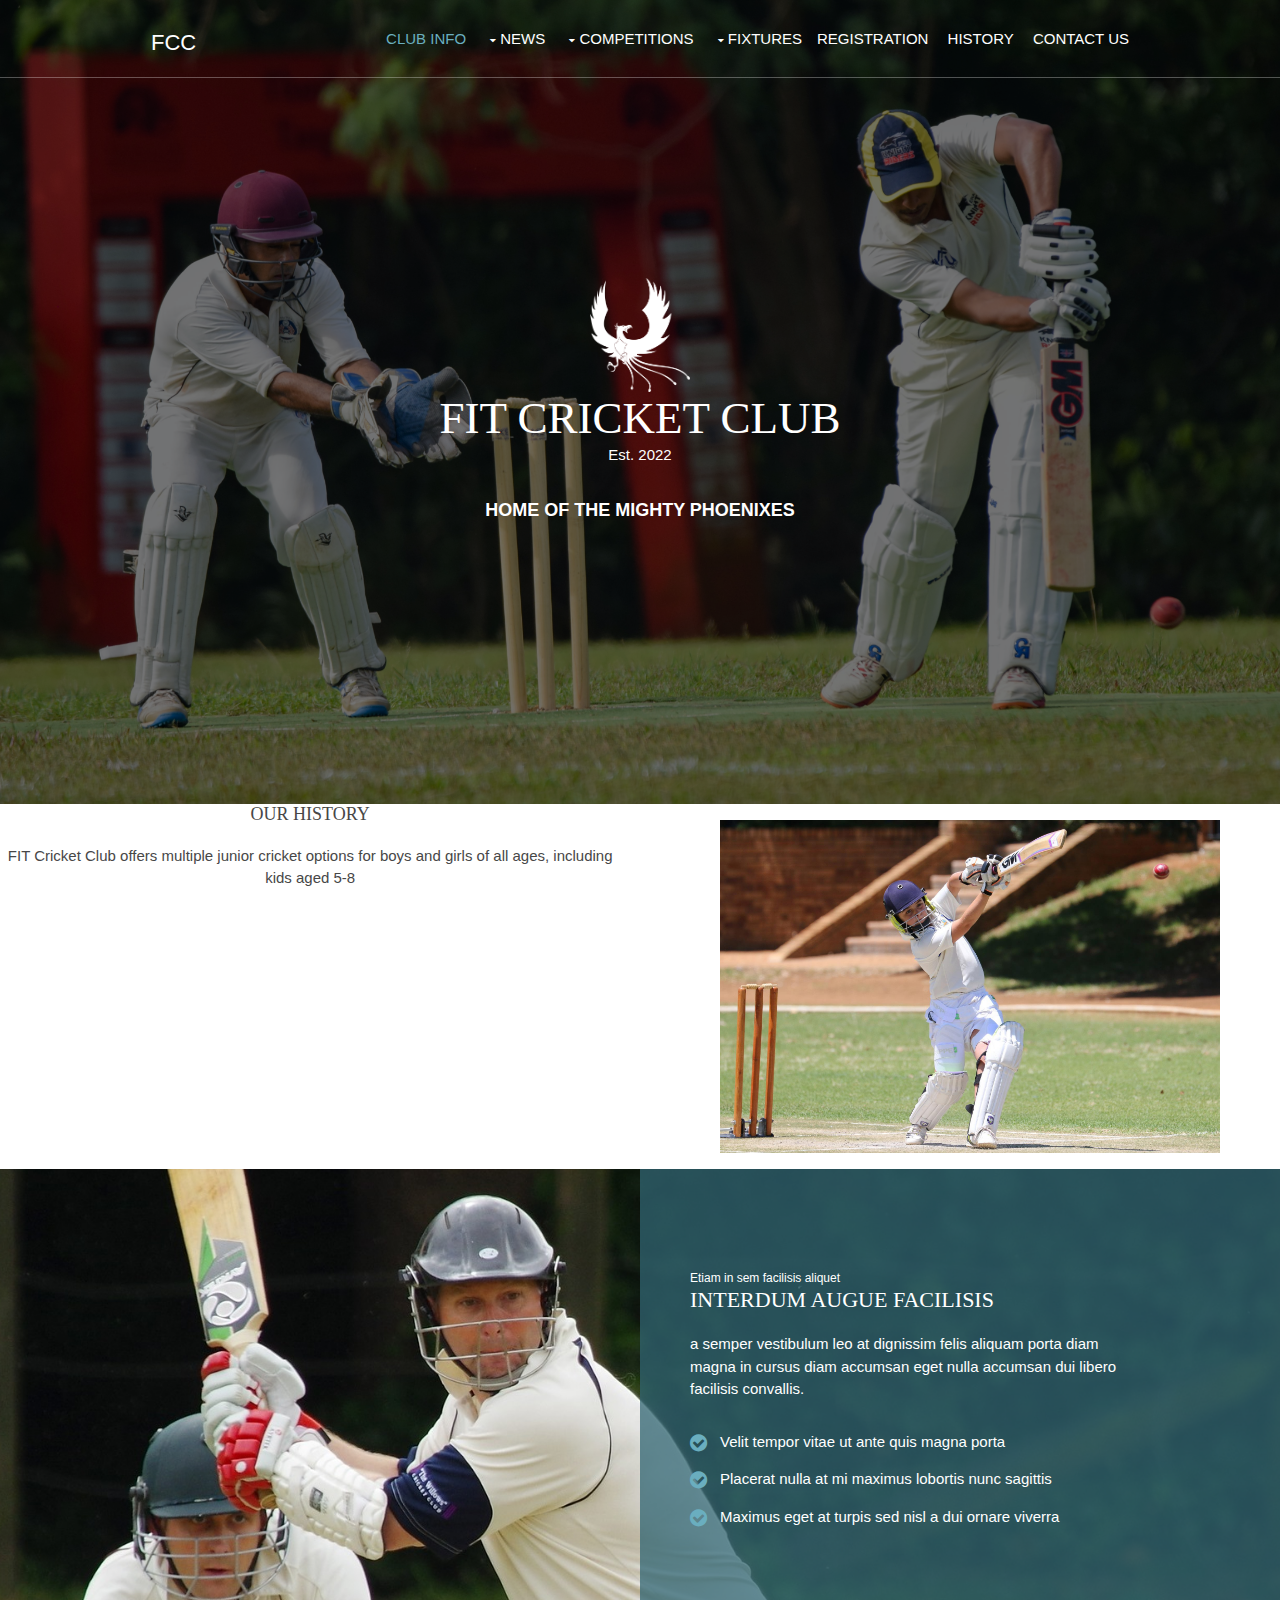
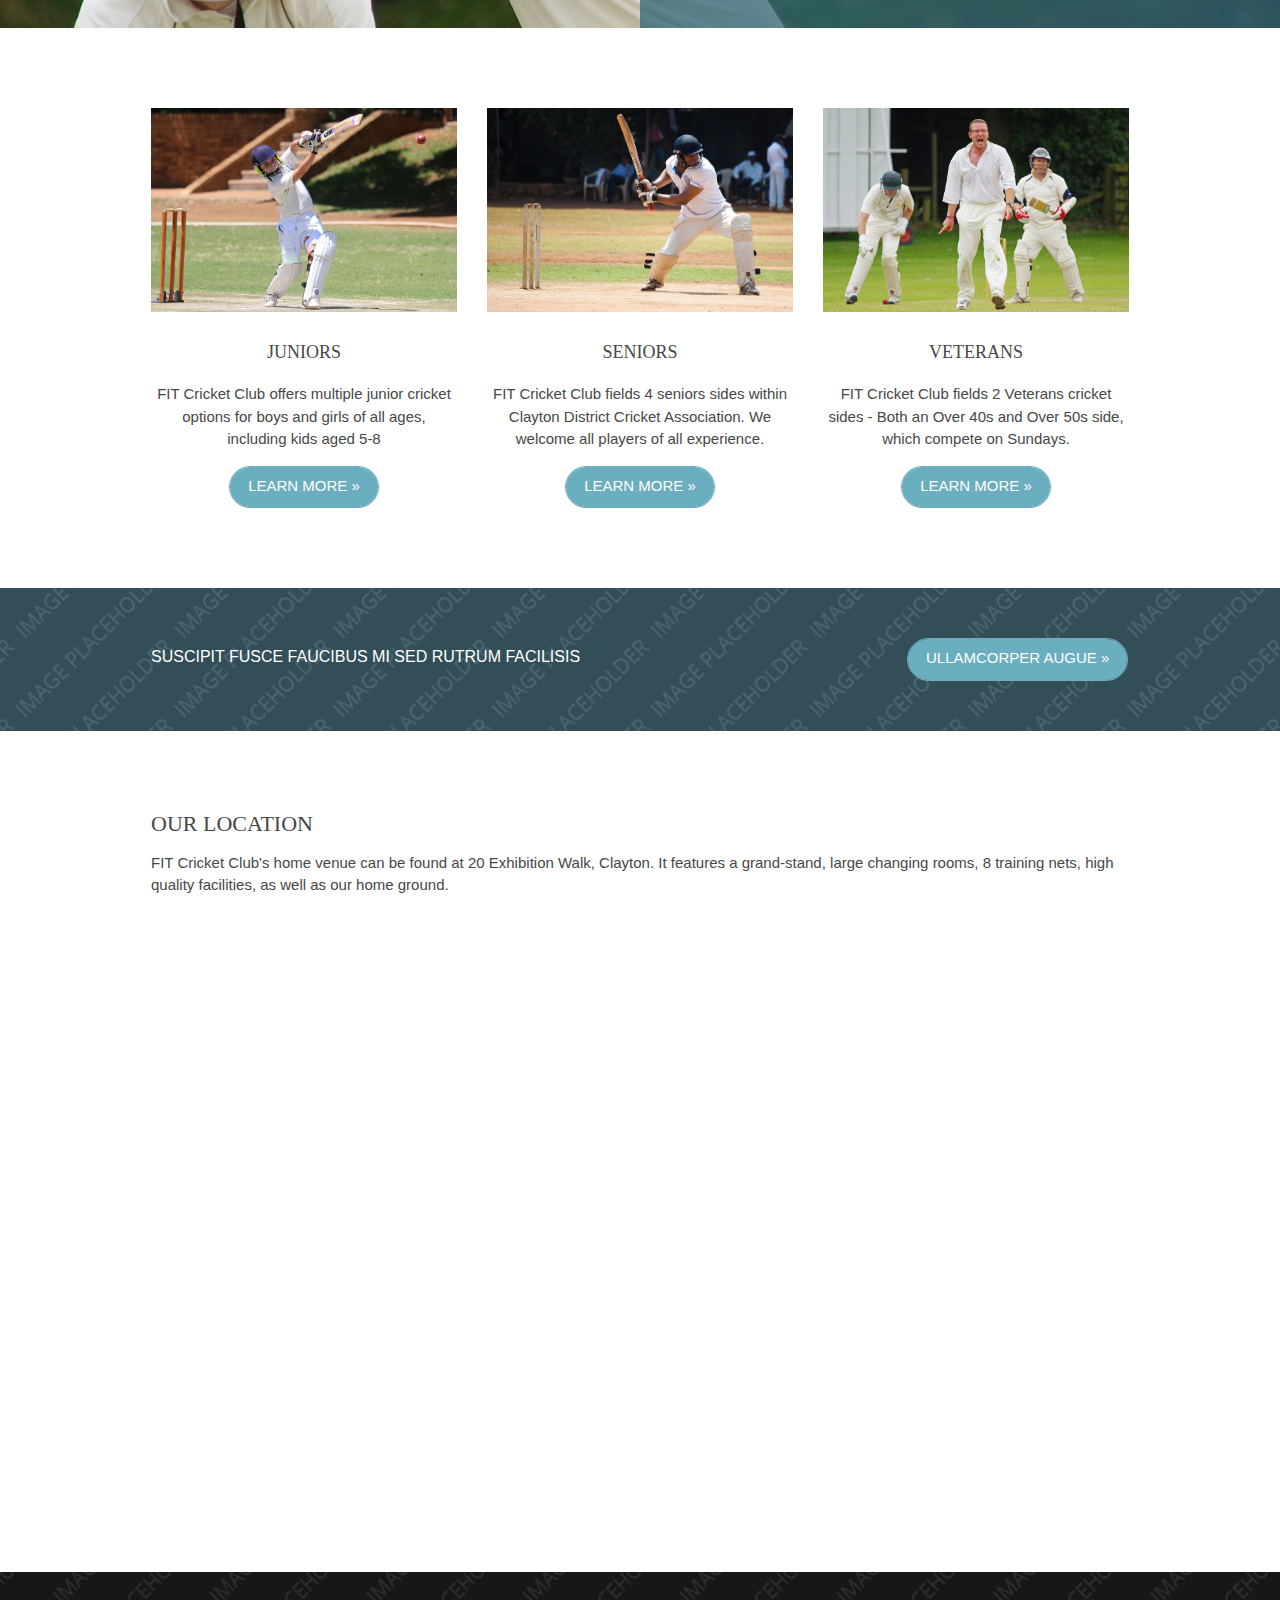
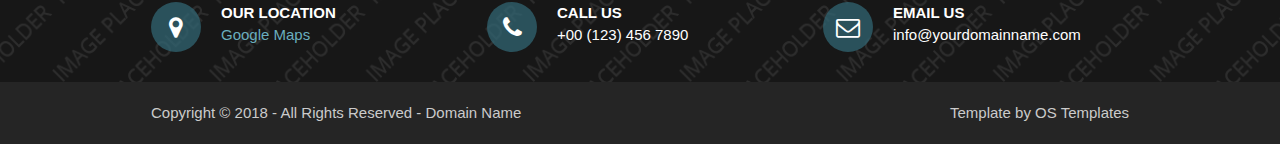
==== index.html @ 7c7f2d6c "Yuh" ====
<!DOCTYPE html>
<!--
Template Name: Pcomspace
Author: <a href="https://www.os-templates.com/">OS Templates</a>
Author URI: https://www.os-templates.com/
Licence: Free to use under our free template licence terms
Licence URI: https://www.os-templates.com/template-terms
-->
<html>
<head>
<title>Pcomspace</title>
<meta charset="utf-8">
<meta name="viewport" content="width=device-width, initial-scale=1.0, maximum-scale=1.0, user-scalable=no">
<link href="layout/styles/layout.css" rel="stylesheet" type="text/css" media="all">
</head>
<body id="top">
<!-- ################################################################################################ --> 
<!-- ################################################################################################ --> 
<!-- ################################################################################################ --> 
<!-- Top Background Image Wrapper -->
<div class="bgded overlay" style="background-image:url('images/demo/backgrounds/01.png');"> 
  <!-- ################################################################################################ -->
  <div class="wrapper row1">
    <header id="header" class="hoc clear"> 
      <!-- ################################################################################################ -->
      <div id="logo" class="fl_left">
        <h1> 
          <a href="index.html">FCC</a></h1>
      </div>
      <nav id="mainav" class="fl_right">
        <ul class="clear">

          <li class="active"><a href="index.html">Club Info</a></li>

          <li><a class="drop" href="#">News</a>
            <ul>
              <li><a href="#">News</a></li>
              <li><a href="#">Events</a></li>
            </ul>
          </li>
          <li><a class="drop" href="#">Competitions</a>
            <ul>
              <li><a class="drop" href="#">Juniors</a>
                <ul>
                  <li><a href="#">Juniors Information</a></li>
                  <li><a href="#">Juniors 2022/2023</a></li>
                  <li><a href="#">Newsletters</a></li>
                </ul>
              </li>
              <li><a href="#">Seniors</a></li>
              <li><a href="#">Veterans</a></li>

            </ul>
          </li>
          <li><a class="drop" href="#">Fixtures</a>
            <ul>
              <li><a href="#">Juniors</a></li>
              <li><a href="#">Seniors</a></li>
              <li><a href="#">Veterans</a></li>
            </ul>          
          <li><a href="#">Registration</a></li>
          <li><a href="#">History</a></li>
          <li><a href="#">Contact Us</a></li>
        </ul>
      </nav>
      <!-- ################################################################################################ --> 
      <!-- ################################################################################################ --> 
    </header>
  </div>
  <!-- ################################################################################################ --> 
  <!-- ################################################################################################ --> 
  <!-- ################################################################################################ -->
  <div id="pageintro" class="hoc clear">
    <article> 
      <!-- ################################################################################################ -->
      <img class="img" href = "index.html" src="images/demo/phoenix.png">

      <h3 class="heading" style="margin-bottom: 0px;">FIT Cricket Club</h3>
      <p>Est. 2022</p>
      <p class="font-x1 uppercase bold">Home of the Mighty phoenixes</p>
      <footer>
        <ul class="nospace inline pushright">
          
        </ul>
      </footer>
      <!-- ################################################################################################ --> 
    </article>
  </div>
  <!-- ################################################################################################ --> 
</div>
<!-- End Top Background Image Wrapper --> 
<!-- ################################################################################################ --> 
<!-- ################################################################################################ --> 
<!-- ################################################################################################ -->
<div class="wrapper row3">
  <ul class="nospace group center">
    <li class="one_half first">
      <article><a href="#"></i></a>
        <h6 class="heading font-x1">Our History</h6>
        <p>       FIT Cricket Club offers multiple junior cricket options for boys and girls of all ages, including kids aged 5-8</p>
      </article>
    </li>
    <li class="one_half">
        <meta name="viewport" content="width=device-width, initial-scale=1">
        <link rel="stylesheet" href="https://www.w3schools.com/w3css/4/w3.css">
  
        <div class="w3-content w3-section" style="max-width:500px">
  
          <img class="mySlides w3-animate-fading" src="images/demo/kid.jpg" style="width:100%" >
          <img class="mySlides w3-animate-fading" src="images/demo/senior.jpg" style="width:100%">
          <img class="mySlides w3-animate-fading" src="images/demo/vets.jpg" style="width:100%">
        </div>
    </li>
  </ul>

  
  
</div>
<!-- ################################################################################################ --> 
<!-- ################################################################################################ --> 
<!-- ################################################################################################ -->
<div class="wrapper bgded" style="background-image:url('images/demo/backgrounds/02.png');">

  <div class="hoc split clear">
    <section> 
      <!-- ################################################################################################ -->
      <p class="nospace font-xs">Etiam in sem facilisis aliquet</p>
      <h6 class="heading">Interdum augue facilisis</h6>
      <p class="btmspace-30">a semper vestibulum leo at dignissim felis aliquam porta diam magna in cursus diam accumsan eget nulla accumsan dui libero facilisis convallis.</p>
      <ul class="fa-ul">
        <li><i class="fa-li fa fa-check-circle"></i> Velit tempor vitae ut ante quis magna porta</li>
        <li><i class="fa-li fa fa-check-circle"></i> Placerat nulla at mi maximus lobortis nunc sagittis</li>
        <li><i class="fa-li fa fa-check-circle"></i> Maximus eget at turpis sed nisl a dui ornare viverra</li>
      </ul>
      <!-- ################################################################################################ --> 
    </section>
  </div>
</div>
<!-- ################################################################################################ --> 
<!-- ################################################################################################ --> 
<!-- ################################################################################################ -->
<div class="wrapper row3">
  <main class="hoc container clear">
    <!-- main body -->
    <!-- ################################################################################################ -->
  
    <ul class="nospace group center">
      <li class="one_third first">
        <article><a href="#"></i></a>
          <img class="rectangle" src="images/demo/kid.jpg" alt=""style="width:1250px;height:auto;margin-bottom:30px"/>
          <h6 class="heading font-x1">Juniors</h6>
          <p>FIT Cricket Club offers multiple junior cricket options for boys and girls of all ages, including kids aged 5-8</p>
          <a class="btn" href="#">Learn More &raquo;</a>
        </article>
      </li>
      <li class="one_third">
          <img class="rectangle" src="images/demo/senior.jpg" alt=""style="width:1250px;height:auto;margin-bottom:30px"/>
          <h6 class="heading font-x1">Seniors</h6>
          <p>FIT Cricket Club fields 4 seniors sides within Clayton District Cricket Association. We welcome all players of all experience.</p>
          <a class="btn" href="#">Learn More &raquo;</a>
        </article>
      </li>
      <li class="one_third">
        <img class="rectangle" src="images/demo/vets.jpg" alt=""style="width:1250px;height:auto;margin-bottom:30px"/>
        <h6 class="heading font-x1">Veterans</h6>
        <p>FIT Cricket Club fields 2 Veterans cricket sides - Both an Over 40s and Over 50s side, which compete on Sundays.</p>
        <a class="btn" href="#">Learn More &raquo;</a>
        </article>
      </li>
     
    </ul>
    <!-- ################################################################################################ -->
    <!-- / main body -->
    <div class="clear"></div>
  </main>
 </div>
 
 <!-- ################################################################################################ --> 
<!-- ################################################################################################ --> 
<!-- ################################################################################################ -->
<div class="wrapper coloured overlay bgded" style="background-image:url('images/demo/backgrounds/03.png');">
  <article class="hoc cta clear"> 
    <!-- ################################################################################################ -->
    <h6 class="three_quarter first">Suscipit fusce faucibus mi sed rutrum facilisis</h6>
    <footer class="one_quarter"><a class="btn" href="#">Ullamcorper augue &raquo;</a></footer>
    <!-- ################################################################################################ --> 
  </article>
</div>
<!-- ################################################################################################ --> 
<!-- ################################################################################################ --> 
<!-- ################################################################################################ -->
<div class="wrapper row3">
  <section class="hoc container clear"> 
    <!-- ################################################################################################ -->
    <div class="sectiontitle">
      <h6 class="heading">Our Location</h6>
      <p style="margin-top: 15px; margin-bottom: 15px;">FIT Cricket Club's home venue can be found at 20 Exhibition Walk, Clayton. It features a grand-stand, large changing rooms, 8 training nets, high quality facilities, as well as our home ground. </p>
      <div class="mapouter"><div class="gmap_canvas"><iframe width="970" height="500" id="gmap_canvas" src="https://maps.google.com/maps?q=20%20exhibition%20walk,%20clayton&t=&z=13&ie=UTF8&iwloc=&output=embed" frameborder="0" scrolling="no" marginheight="0" marginwidth="0"></iframe><a href="https://123movies-to.org"></a><br><style>.mapouter{position:relative;text-align:right;height:500px;width:970px;}</style><a href="https://www.embedgooglemap.net">custom embedded google map</a><style>.gmap_canvas {overflow:hidden;background:none!important;height:500px;width:970px;}</style></div></div>
    
    </div>

    <!-- ################################################################################################ --> 
  </section>
</div>
<!-- ################################################################################################ --> 
<!-- ################################################################################################ --> 
<!-- ################################################################################################ -->
<div class="wrapper overlay bgded" style="background-image:url('images/demo/backgrounds/04.png');">
  <div id="ctdetails" class="hoc clear"> 
    <!-- ################################################################################################ -->
    <ul class="nospace group">
      <li class="one_third first"><i class="fa fa-map-marker"></i>
        <p>Our Location</p>
        <p><a href="#">Google Maps</a></p>
      </li>
      <li class="one_third"><i class="fa fa-phone"></i>
        <p>Call us</p>
        <p>+00 (123) 456 7890</p>
      </li>
      <li class="one_third"><i class="fa fa-envelope-o"></i>
        <p>Email us</p>
        <p>info@yourdomainname.com</p>
      </li>
    </ul>
    <!-- ################################################################################################ --> 
  </div>
</div>
<!-- ################################################################################################ --> 
<!-- ################################################################################################ --> 
<!-- ################################################################################################ -->

<!-- ################################################################################################ --> 
<!-- ################################################################################################ --> 
<!-- ################################################################################################ -->
<div class="wrapper row4">
  <div id="copyright" class="hoc clear"> 
    <!-- ################################################################################################ -->
    <p class="fl_left">Copyright &copy; 2018 - All Rights Reserved - <a href="#">Domain Name</a></p>
    <p class="fl_right">Template by <a target="_blank" href="https://www.os-templates.com/" title="Free Website Templates">OS Templates</a></p>
    <!-- ################################################################################################ --> 
  </div>
</div>
<!-- ################################################################################################ --> 
<!-- ################################################################################################ --> 
<!-- ################################################################################################ --> 
<a id="backtotop" href="#top"><i class="fa fa-chevron-up"></i></a> 
<!-- JAVASCRIPTS --> 
<script src="layout/scripts/jquery.min.js"></script> 
<script src="layout/scripts/jquery.backtotop.js"></script> 
<script src="layout/scripts/jquery.mobilemenu.js"></script>
<script>
  var myIndex = 0;
  carousel();
  
  function carousel() {
    var i;
    var x = document.getElementsByClassName("mySlides");
    for (i = 0; i < x.length; i++) {
      x[i].style.display = "none";  
    }
    myIndex++;
    if (myIndex > x.length) {myIndex = 1}    
    x[myIndex-1].style.display = "block";  
    setTimeout(carousel, 9000);    
  }
  </script></body>
</html>
---- layout/styles/layout.css ----
@charset "utf-8";
/*
Template Name: Pcomspace
Author: <a href="https://www.os-templates.com/">OS Templates</a>
Author URI: https://www.os-templates.com/
Licence: Free to use under our free template licence terms
Licence URI: https://www.os-templates.com/template-terms
File: Layout CSS
*/

@import url("fontawesome-4.6.3.min.css");
@import url("framework.css");


/* Rows
--------------------------------------------------------------------------------------------------------------- */
.row0, .row0 a{}
.row1{border-bottom:1px solid;}
.row2, .row2 a{}
.row3, .row3 a{}
.row4, .row4 a{}
.row5, .row5 a{}


/* Header
--------------------------------------------------------------------------------------------------------------- */
#header{}

#header #logo{margin:30px 0 0 0;}
#header #logo h1{margin:0; padding:0; font-size:22px; text-transform:uppercase;}


/* Page Intro
--------------------------------------------------------------------------------------------------------------- */
#pageintro{padding:200px 0;}

#pageintro article{display:block; max-width:75%; margin:0 auto; text-align:center;}
#pageintro article *{word-wrap:break-word;}
#pageintro .heading{margin-bottom:20px; font-size:3rem;}
#pageintro p:first-of-type{display:block; max-width:75%; margin:0 auto 30px;}
#pageintro footer{margin-top:80px;}


/* Click to Action
--------------------------------------------------------------------------------------------------------------- */
.cta{padding:50px 0;}

.cta > :first-child{margin-top:10px;}
.cta > :last-child{margin-bottom:0;}/* Used when elements stack in smaller viewports */


/* Content Area
--------------------------------------------------------------------------------------------------------------- */
.container{padding:80px 0;}

/* Content */
.container .content{}

.sectiontitle{display:block; margin-bottom:80px;}
.sectiontitle *{margin:0;}

#testimonials{}
#testimonials > li:last-child, #testimonials > li:last-child blockquote{margin-bottom:0;}/* Used when elements stack in smaller viewports */
#testimonials figure{margin-bottom:20px; text-align:center;}
#testimonials figure img{margin-bottom:20px;}
#testimonials figure figcaption{}
#testimonials figure figcaption *{display:block; margin:0; padding:0; line-height:1;}
#testimonials figure figcaption strong{margin-bottom:5px;}
#testimonials figure figcaption br{display:none;}
#testimonials figure figcaption em{font-size:.8rem;}
#testimonials blockquote{display:block; position:relative; width:100%; margin:0 0 25px 0; padding:30px; z-index:1;}
#testimonials blockquote::before{display:block; position:absolute; bottom:-25px; left:50%; width:50px; height:50px; line-height:50px; margin:0 0 0 -25px; font-family:"FontAwesome"; font-size:22px; content:"\f10d"; text-align:center; border-radius:50%;}
#testimonials blockquote::after{display:none;}

.latest{}
.latest article{}
.latest article figure{display:block; position:relative; margin-bottom:30px;}
.latest article figure img{}
.latest article figure figcaption{position:absolute; bottom:10px; left:10px; width:50px;}
.latest article figure figcaption *{display:block; margin:0; padding:0; text-align:center; text-transform:uppercase; font-style:normal; line-height:1;}
.latest article figure figcaption time{width:100%;}
.latest article figure figcaption time strong{padding:12px 0; font-size:18px;}
.latest article figure figcaption time em{padding:8px 0;}
.latest article .txtwrap{}
.latest article .txtwrap .heading{margin:0; font-size:1.2rem;}
.latest article .txtwrap .meta{}
.latest article .txtwrap .meta li{display:inline-block; font-size:.8rem;}
.latest article .txtwrap .meta li::after{margin-left:5px; content:"/";}
.latest article .txtwrap .meta li:last-child::after{margin:0; content:"";}
.latest article .txtwrap p{}
.latest article .txtwrap footer{}

/* Comments */
#comments ul{margin:0 0 40px 0; padding:0; list-style:none;}
#comments li{margin:0 0 10px 0; padding:15px;}
#comments .avatar{float:right; margin:0 0 10px 10px; padding:3px; border:1px solid;}
#comments address{font-weight:bold;}
#comments time{font-size:smaller;}
#comments .comcont{display:block; margin:0; padding:0;}
#comments .comcont p{margin:10px 5px 10px 0; padding:0;}

#comments form{display:block; width:100%;}
#comments input, #comments textarea{width:100%; padding:10px; border:1px solid;}
#comments textarea{overflow:auto;}
#comments div{margin-bottom:15px;}
#comments input[type="submit"], #comments input[type="reset"]{display:inline-block; width:auto; min-width:150px; margin:0; padding:8px 5px; cursor:pointer;}

/* Sidebar */
.container .sidebar{}

.sidebar .sdb_holder{margin-bottom:50px;}
.sidebar .sdb_holder:last-child{margin-bottom:0;}


/* Split Box
--------------------------------------------------------------------------------------------------------------- */
.split{}

.split section{display:block; position:relative; float:right; width:50%; padding:100px 0 100px 50px;}
.split section::after{display:block; position:absolute; top:0; right:-1000%; bottom:0; left:100%; content:"";}

.split section .fa-ul{margin:0; padding:0; list-style:none;}
.split section .fa-ul > li{position:relative; margin-bottom:15px; padding-left:30px}
.split section .fa-ul > li:last-child{margin-bottom:0;}
.split section .fa-li{position:absolute; top:2px; left:0; width:auto; font-size:20px;}


/* Contact Details
--------------------------------------------------------------------------------------------------------------- */
#ctdetails{padding:30px 0;}
#ctdetails li{position:relative; min-height:50px; padding-left:70px;}
#ctdetails li:last-child{margin-bottom:0;}/* Used in small devices when elements stack */
#ctdetails li *{margin:0; padding:0;}
#ctdetails li p:first-of-type{font-weight:700; text-transform:uppercase;}
#ctdetails i{display:block; position:absolute; top:0; left:0; width:50px; height:50px; line-height:50px; text-align:center; font-size:24px;}


/* Footer
--------------------------------------------------------------------------------------------------------------- */
#footer{padding:80px 0;}

#footer .heading{margin-bottom:50px; font-size:1.2rem;}

#footer nav{margin-bottom:15px; text-transform:uppercase;}
#footer nav ul{}
#footer nav ul li{display:inline-block; margin-right:15px;}
#footer nav ul li:last-child{margin-right:0;}

#footer .linklist li{display:block; margin-bottom:12px; padding:0 0 12px 0; border-bottom:1px solid;}
#footer .linklist li:last-child{margin:0; padding:0; border:none;}
#footer .linklist li::before, #footer .linklist li::after{display:table; content:"";}
#footer .linklist li, #footer .linklist li::after{clear:both;}


/* Copyright
--------------------------------------------------------------------------------------------------------------- */
#copyright{padding:20px 0;}
#copyright *{margin:0; padding:0;}


/* Transition Fade
--------------------------------------------------------------------------------------------------------------- */
*, *::before, *::after{transition:all .3s ease-in-out;}
#mainav form *{transition:none !important;}


/* ------------------------------------------------------------------------------------------------------------ */
/* ------------------------------------------------------------------------------------------------------------ */
/* ------------------------------------------------------------------------------------------------------------ */
/* ------------------------------------------------------------------------------------------------------------ */
/* ------------------------------------------------------------------------------------------------------------ */


/* Navigation
--------------------------------------------------------------------------------------------------------------- */
nav ul, nav ol{margin:0; padding:0; list-style:none;}

#mainav, #breadcrumb, .sidebar nav{line-height:normal;}
#mainav .drop::after, #mainav li li .drop::after, #breadcrumb li a::after, .sidebar nav a::after{position:absolute; font-family:"FontAwesome"; font-size:10px; line-height:10px;}

/* Top Navigation */
#mainav{}
#mainav ul{text-transform:uppercase;}
#mainav ul ul{z-index:9999; position:absolute; width:180px; text-transform:none;}
#mainav ul ul ul{left:180px; top:0;}
#mainav li{display:inline-block; position:relative; margin:0 15px 0 0; padding:0;}
#mainav li:last-child{margin-right:0;}
#mainav li li{width:100%; margin:0;}
#mainav li a{display:block; padding:30px 0;}
#mainav li li a{border:solid; border-width:0 0 1px 0;}
#mainav .drop{padding-left:15px;}
#mainav li li a, #mainav li li .drop{display:block; margin:0; padding:10px 15px;}
#mainav .drop::after, #mainav li li .drop::after{content:"\f0d7";}
#mainav .drop::after{top:35px; left:5px;}
#mainav li li .drop::after{top:15px; left:5px;}
#mainav ul ul{visibility:hidden; opacity:0;}
#mainav ul li:hover > ul{visibility:visible; opacity:1;}

#mainav form{display:none; margin:0; padding:0;}
#mainav form select, #mainav form select option{display:block; cursor:pointer; outline:none;}
#mainav form select{width:100%; padding:5px; border:1px solid;}
#mainav form select option{margin:5px; padding:0; border:none;}

/* Breadcrumb */
#breadcrumb{padding:120px 0 15px 0;}
#breadcrumb ul{margin:0; padding:0; list-style:none; text-transform:uppercase;}
#breadcrumb li{display:inline-block; margin:0 6px 0 0; padding:0;}
#breadcrumb li a{display:block; position:relative; margin:0; padding:0 12px 0 0; font-size:12px;}
#breadcrumb li a::after{top:3px; right:0; content:"\f101";}
#breadcrumb li:last-child a{margin:0; padding:0;}
#breadcrumb li:last-child a::after{display:none;}

/* Sidebar Navigation */
.sidebar nav{display:block; width:100%;}
.sidebar nav li{margin:0 0 3px 0; padding:0;}
.sidebar nav a{display:block; position:relative; margin:0; padding:5px 10px 5px 15px; text-decoration:none; border:solid; border-width:0 0 1px 0;}
.sidebar nav a::after{top:9px; left:5px; content:"\f101";}
.sidebar nav ul ul a{padding-left:35px;}
.sidebar nav ul ul a::after{left:25px;}
.sidebar nav ul ul ul a{padding-left:55px;}
.sidebar nav ul ul ul a::after{left:45px;}

/* Pagination */
.pagination{display:block; width:100%; text-align:center; clear:both;}
.pagination li{display:inline-block; margin:0 2px 0 0;}
.pagination li:last-child{margin-right:0;}
.pagination a, .pagination strong{display:block; padding:8px 11px; border:1px solid; background-clip:padding-box; font-weight:normal;}

/* Back to Top */
#backtotop{z-index:999; display:inline-block; position:fixed; visibility:hidden; bottom:20px; right:20px; width:36px; height:36px; line-height:36px; font-size:16px; text-align:center; opacity:.2;}
#backtotop i{display:block; width:100%; height:100%; line-height:inherit;}
#backtotop.visible{visibility:visible; opacity:.5;}
#backtotop:hover{opacity:1;}


/* Tables
--------------------------------------------------------------------------------------------------------------- */
table, th, td{border:1px solid; border-collapse:collapse; vertical-align:top;}
table, th{table-layout:auto;}
table{width:100%; margin-bottom:15px;}
th, td{padding:5px 8px;}
td{border-width:0 1px;}


/* Gallery
--------------------------------------------------------------------------------------------------------------- */
#gallery{display:block; width:100%; margin-bottom:50px;}
#gallery figure figcaption{display:block; width:100%; clear:both;}
#gallery li{margin-bottom:30px;}


/* Font Awesome Social Icons
--------------------------------------------------------------------------------------------------------------- */
.faico{margin:0; padding:0; list-style:none;}
.faico li{display:inline-block; margin:8px 5px 0 0; padding:0; line-height:normal;}
.faico li:last-child{margin-right:0;}
.faico a{display:inline-block; width:36px; height:36px; line-height:36px; font-size:18px; text-align:center; border-radius:50%; background-clip:padding-box;}

.faico a{color:inherit; background-color:#141414;}
.faico a:hover{color:#FFFFFF;}

.faicon-dribble:hover{background-color:#EA4C89;}
.faicon-facebook:hover{background-color:#3B5998;}
.faicon-google-plus:hover{background-color:#DB4A39;}
.faicon-linkedin:hover{background-color:#0E76A8;}
.faicon-twitter:hover{background-color:#00ACEE;}
.faicon-vk:hover{background-color:#4E658E;}


/* ------------------------------------------------------------------------------------------------------------ */
/* ------------------------------------------------------------------------------------------------------------ */
/* ------------------------------------------------------------------------------------------------------------ */
/* ------------------------------------------------------------------------------------------------------------ */
/* ------------------------------------------------------------------------------------------------------------ */


/* Colours
--------------------------------------------------------------------------------------------------------------- */
body{color:#7F7F7F; background-color:#141414;}
a{color:#6AAEBF;}
a:active, a:focus{background:transparent;}/* IE10 + 11 Bugfix - prevents grey background */
hr, .borderedbox{border-color:#D7D7D7;}
label span{color:#FF0000; background-color:inherit;}
input:focus, textarea:focus, *:required:focus{border-color:#6AAEBF;}
.overlay{color:#FFFFFF; background-color:inherit;}
.overlay::after{color:inherit; background-color:rgba(0,0,0,.55);}
.coloured.overlay::after{background-color:rgba(49,101,115,.55);/* #316573 */}

.btn, .btn.inverse:hover, a .icon.fa, a.inverse:hover .icon.fa{color:#FFFFFF; background-color:#6AAEBF; border-color:#6AAEBF;}
.btn:hover, .btn.inverse, a:hover .icon.fa, a.inverse .icon.fa{color:inherit; background-color:transparent; border-color:inherit;}


/* Rows */
.row0, .row0 a{}
.row1{color:#FFFFFF; border-color:rgba(255,255,255,.3);}
.row2{color:#474747; background-color:#F7F7F7;}
.row3{color:#474747; background-color:#FFFFFF;}
.row4{color:#CBCBCB; background-color:#252525;}
.row5, .row5 a{color:#CBCBCB; background-color:#141414;}


/* Header */
#header #logo a{color:inherit;}


/* Split Box */
.split section, .split section::after{color:#FFFFFF; background-color:rgba(49,101,115,.75);/* #316573 */}
.split section .fa-ul .fa-li{color:#6AAEBF;}


/* Content Area */
.latest article figure figcaption{color:#FFFFFF;}
.latest article figure figcaption time strong{background-color:#6AAEBF;}
.latest article figure figcaption time em{background-color:#316573;}


/* Testimonial */
#testimonials blockquote{color:inherit; background-color:#F2F2F2;}
#testimonials blockquote::before{color:#FFFFFF; background-color:#D7D7D7;}


/* Contact Details */
#ctdetails i{color:inherit; background-color:rgba(49,101,115,.75);/* #316573 */}
#ctdetails a{color:#6AAEBF;}


/* Footer */
#footer .heading{color:#FFFFFF;}

#footer nav a{color:inherit;}
#footer nav li:first-child a, #footer nav a:hover{color:#6AAEBF;}

#footer .linklist li{border-color:rgba(255,255,255,.2);}


/* Navigation */
#mainav li a{color:inherit;}
#mainav .active a, #mainav a:hover, #mainav li:hover > a{color:#6AAEBF; background-color:inherit;}
#mainav li li a, #mainav .active li a{color:#FFFFFF; background-color:rgba(0,0,0,.6); border-color:rgba(0,0,0,.6);}
#mainav li li:hover > a, #mainav .active .active > a{color:#FFFFFF; background-color:#6AAEBF;}
#mainav form select{color:#FFFFFF; background-color:#000000; border-color:rgba(255,255,255,.3);}

#breadcrumb a{color:inherit; background-color:inherit;}
#breadcrumb li:last-child a{color:#6AAEBF;}

.container .sidebar nav a{color:inherit; border-color:#D7D7D7;}
.container .sidebar nav a:hover{color:#6AAEBF;}

.pagination a, .pagination strong{border-color:#D7D7D7;}
.pagination .current *{color:#FFFFFF; background-color:#6AAEBF;}

#backtotop{color:#FFFFFF; background-color:#6AAEBF;}


/* Tables + Comments */
table, th, td, #comments .avatar, #comments input, #comments textarea{border-color:#D7D7D7;}
#comments input:focus, #comments textarea:focus, #comments *:required:focus{border-color:#6AAEBF;}
th{color:#FFFFFF; background-color:#373737;}
tr, #comments li, #comments input[type="submit"], #comments input[type="reset"]{color:inherit; background-color:#FBFBFB;}
tr:nth-child(even), #comments li:nth-child(even){color:inherit; background-color:#F7F7F7;}
table a, #comments a{background-color:inherit;}


/* ------------------------------------------------------------------------------------------------------------ */
/* ------------------------------------------------------------------------------------------------------------ */
/* ------------------------------------------------------------------------------------------------------------ */
/* ------------------------------------------------------------------------------------------------------------ */
/* ------------------------------------------------------------------------------------------------------------ */


/* Media Queries
--------------------------------------------------------------------------------------------------------------- */
@-ms-viewport{width:device-width;}


/* Max Wrapper Width - Laptop, Desktop etc.
--------------------------------------------------------------------------------------------------------------- */
@media screen and (min-width:978px){
	.hoc{max-width:978px;}
}


/* Mobile Devices
--------------------------------------------------------------------------------------------------------------- */
@media screen and (max-width:900px){
	.hoc{max-width:90%;}

	#header{padding:30px 0;}
	#header #logo{margin-top:3px;}

	#mainav{}
	#mainav ul{display:none;}
	#mainav form{display:block;}

	#breadcrumb{}

	.container{}
	#comments input[type="reset"]{margin-top:10px;}
	.pagination li{display:inline-block; margin:0 5px 5px 0;}

	#footer{}

	#copyright{}
	#copyright p:first-of-type{margin-bottom:10px;}
}


@media screen and (max-width:750px){
	.imgl, .imgr{display:inline-block; float:none; margin:0 0 10px 0;}
	.fl_left, .fl_right{display:block; float:none;}
	.one_half, .one_third, .two_third, .one_quarter, .two_quarter, .three_quarter{display:block; float:none; width:auto; margin:0 0 30px 0; padding:0;}

	#header{text-align:center;}
	#header #logo{margin:0 0 15px 0;}

	#testimonials blockquote{margin-bottom:50px;}

	.cta > :first-child{margin-top:0;}

	#footer{padding-bottom:50px;}/* Not neccessary - just looks better */
}


/* Other
--------------------------------------------------------------------------------------------------------------- */
@media screen and (max-width:650px){
	.scrollable{display:block; width:100%; margin:0 0 30px 0; padding:0 0 15px 0; overflow:auto; overflow-x:scroll;}
	.scrollable table{margin:0; padding:0; white-space:nowrap;}

	.inline li{display:block; margin-bottom:10px;}
	.pushright li{margin-right:0;}

	.font-x2{font-size:1.4rem;}
	.font-x3{font-size:1.6rem;}

	#pageintro article, #pageintro p:first-of-type{max-width:none; width:100%;}
	#pageintro .heading{font-size:1.6rem;}

	.hoc.split{max-width:none; width:100%;}
	.split section{float:none; width:100%; padding:10% 5%;}
}

img {
	width: 100px;
	height: auto;
	margin-top:0px;
  }
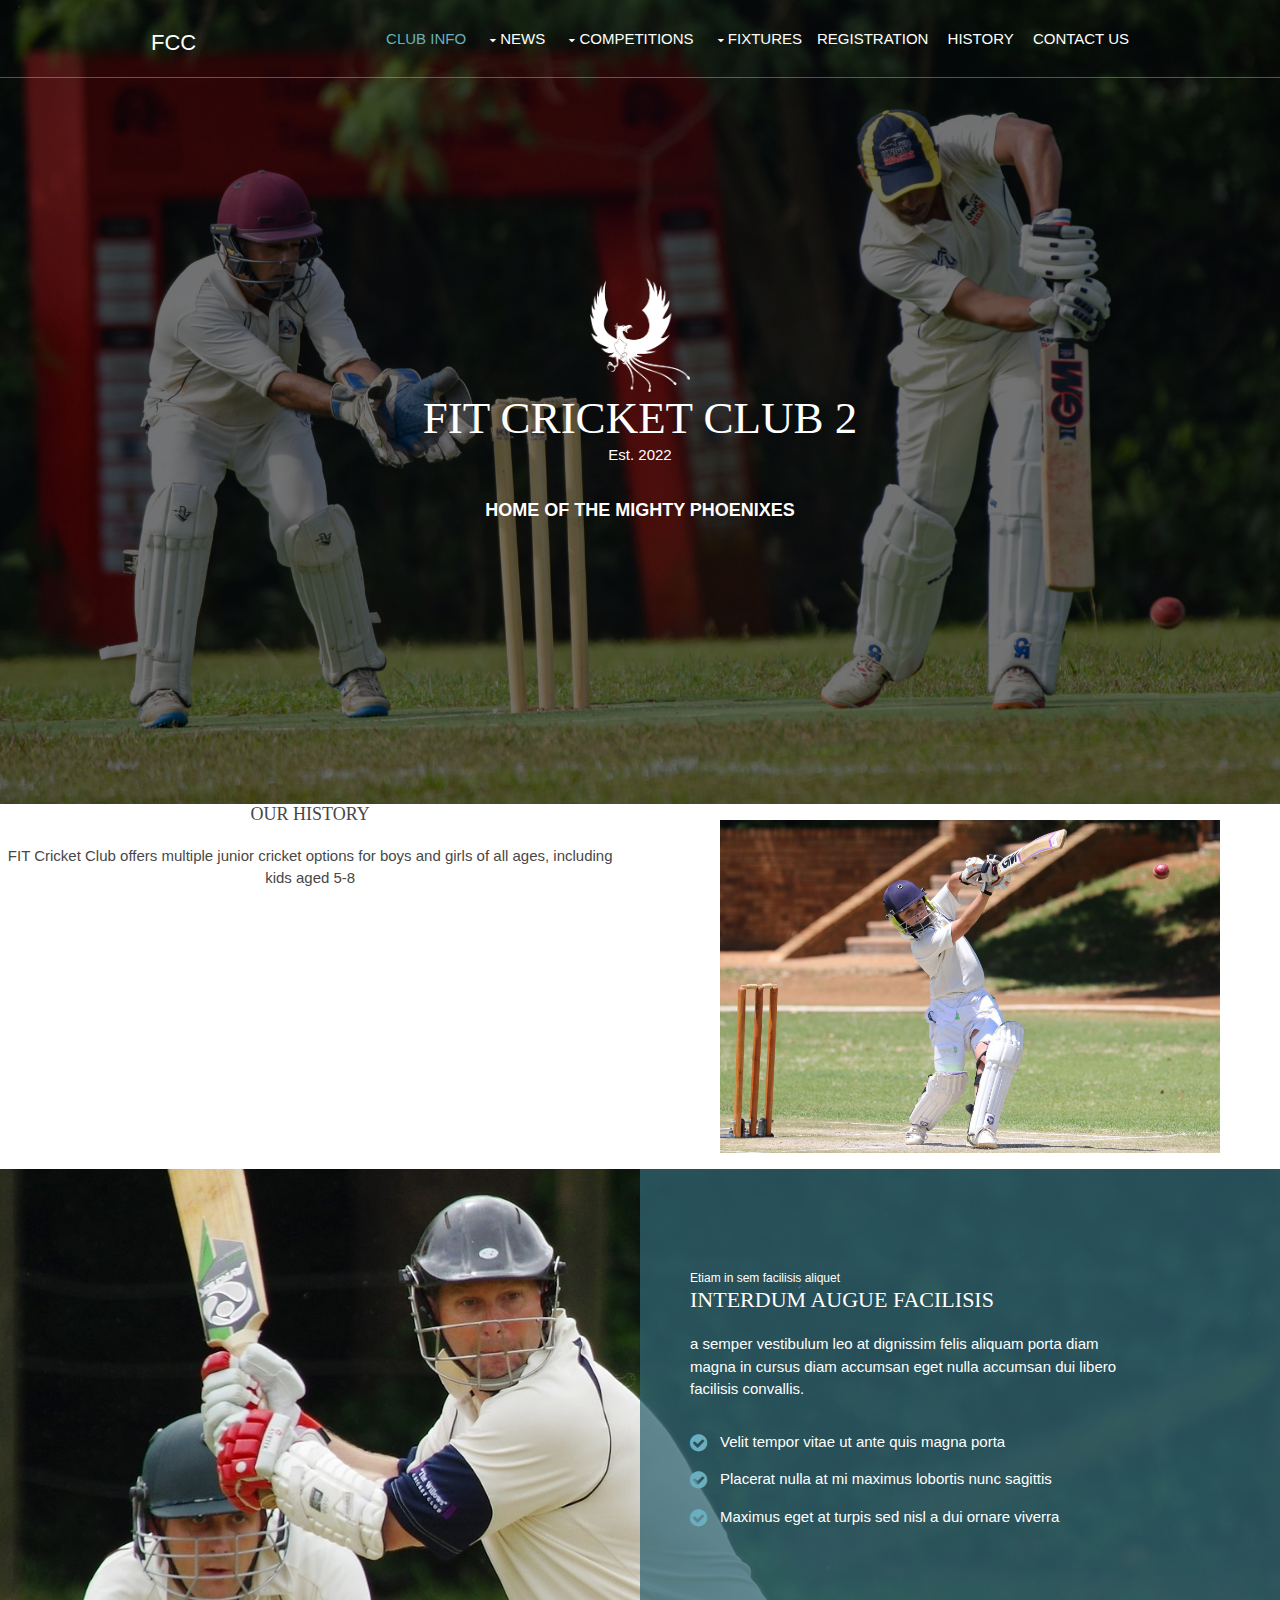
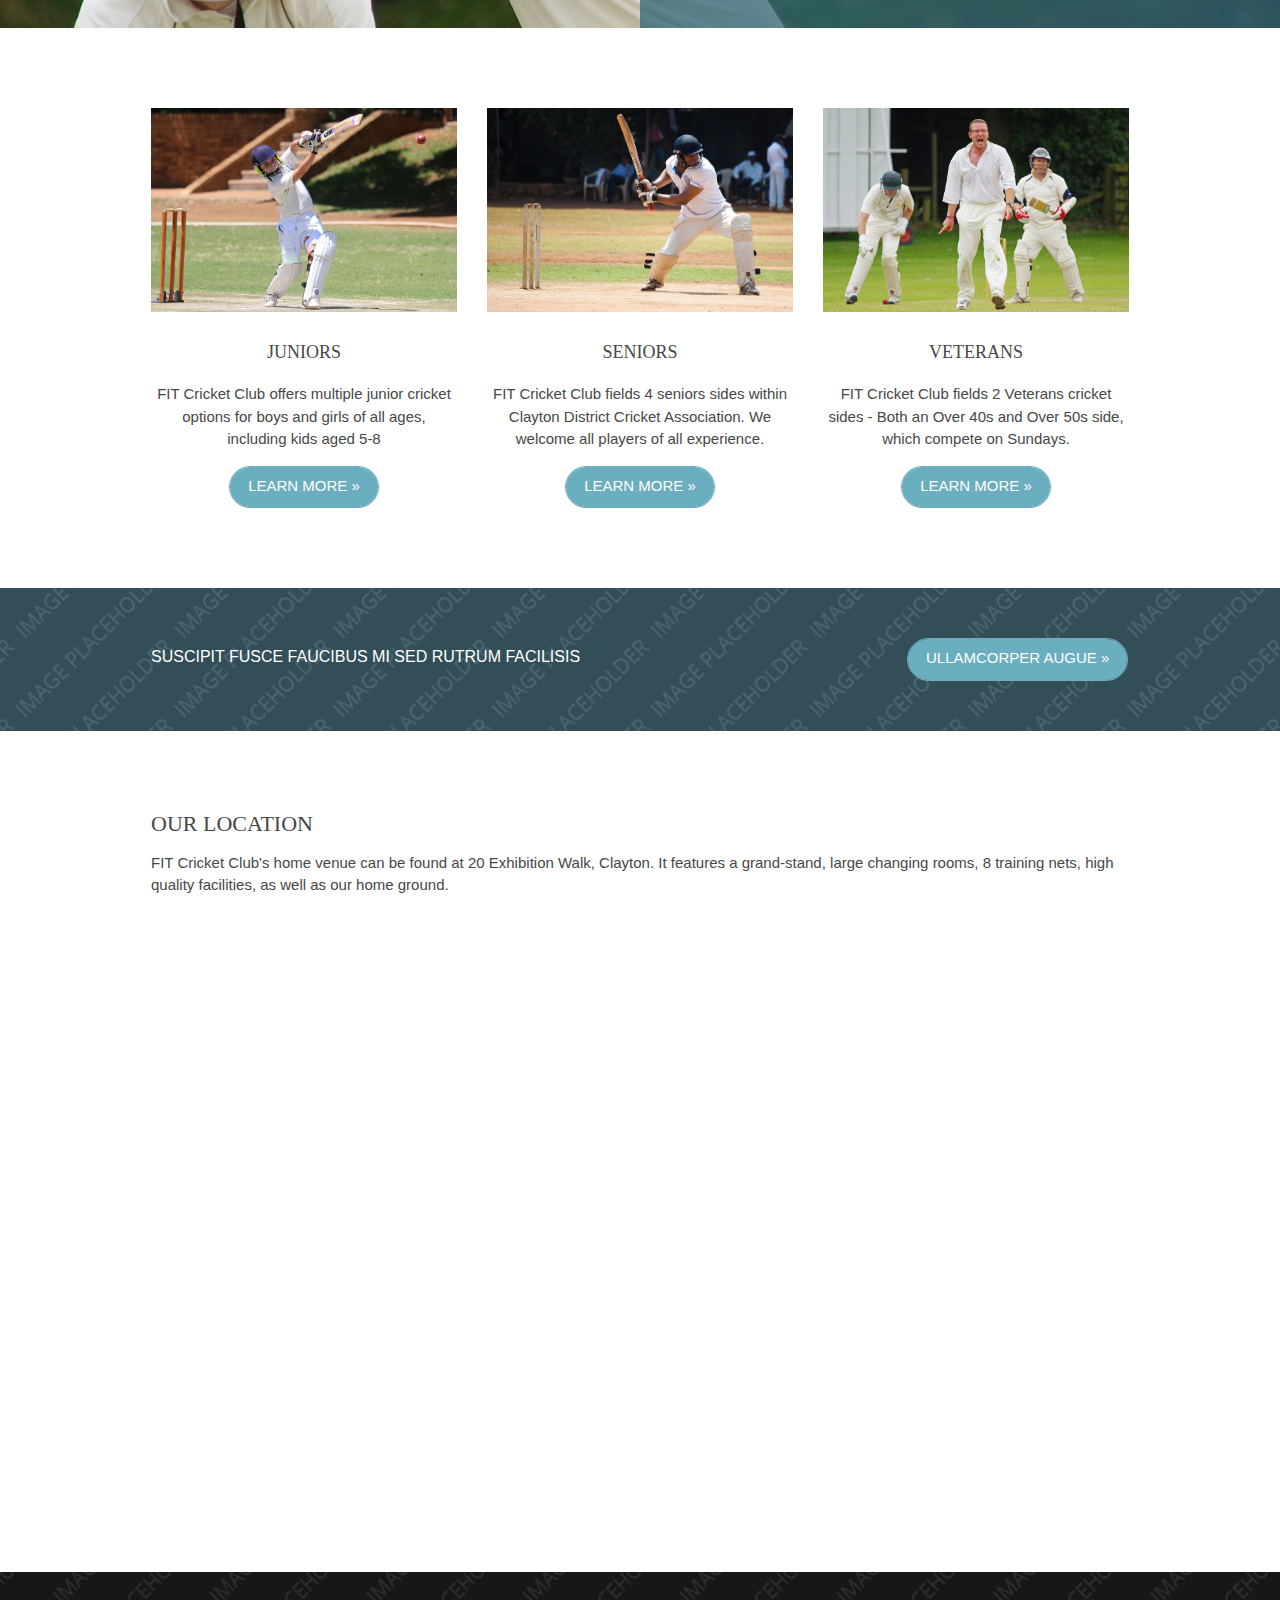
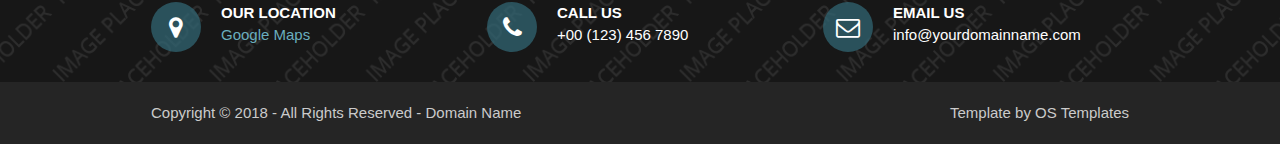
==== commit 16279271: "Test" ====
--- a/index.html
+++ b/index.html
@@ -75,7 +75,7 @@
       <!-- ################################################################################################ -->
       <img class="img" href = "index.html" src="images/demo/phoenix.png">
 
-      <h3 class="heading" style="margin-bottom: 0px;">FIT Cricket Club</h3>
+      <h3 class="heading" style="margin-bottom: 0px;">FIT Cricket Club 2</h3>
       <p>Est. 2022</p>
       <p class="font-x1 uppercase bold">Home of the Mighty phoenixes</p>
       <footer>
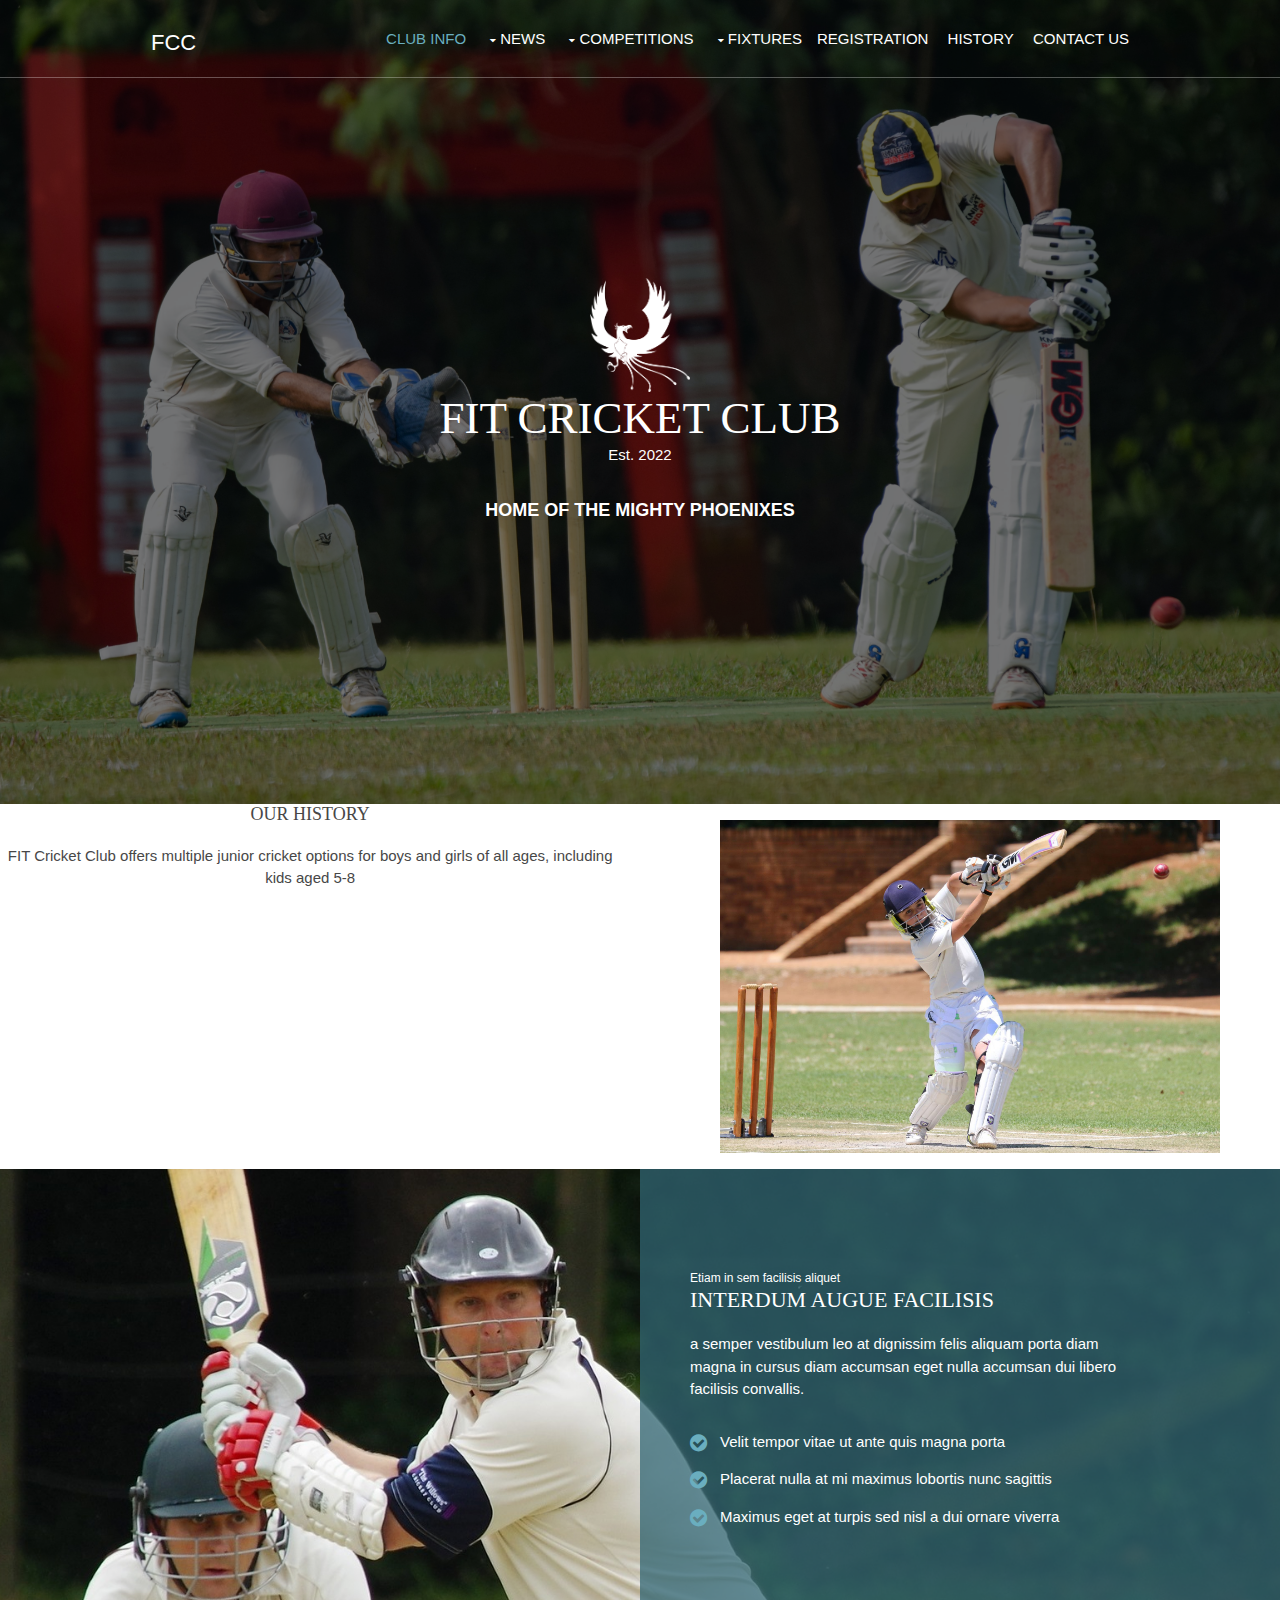
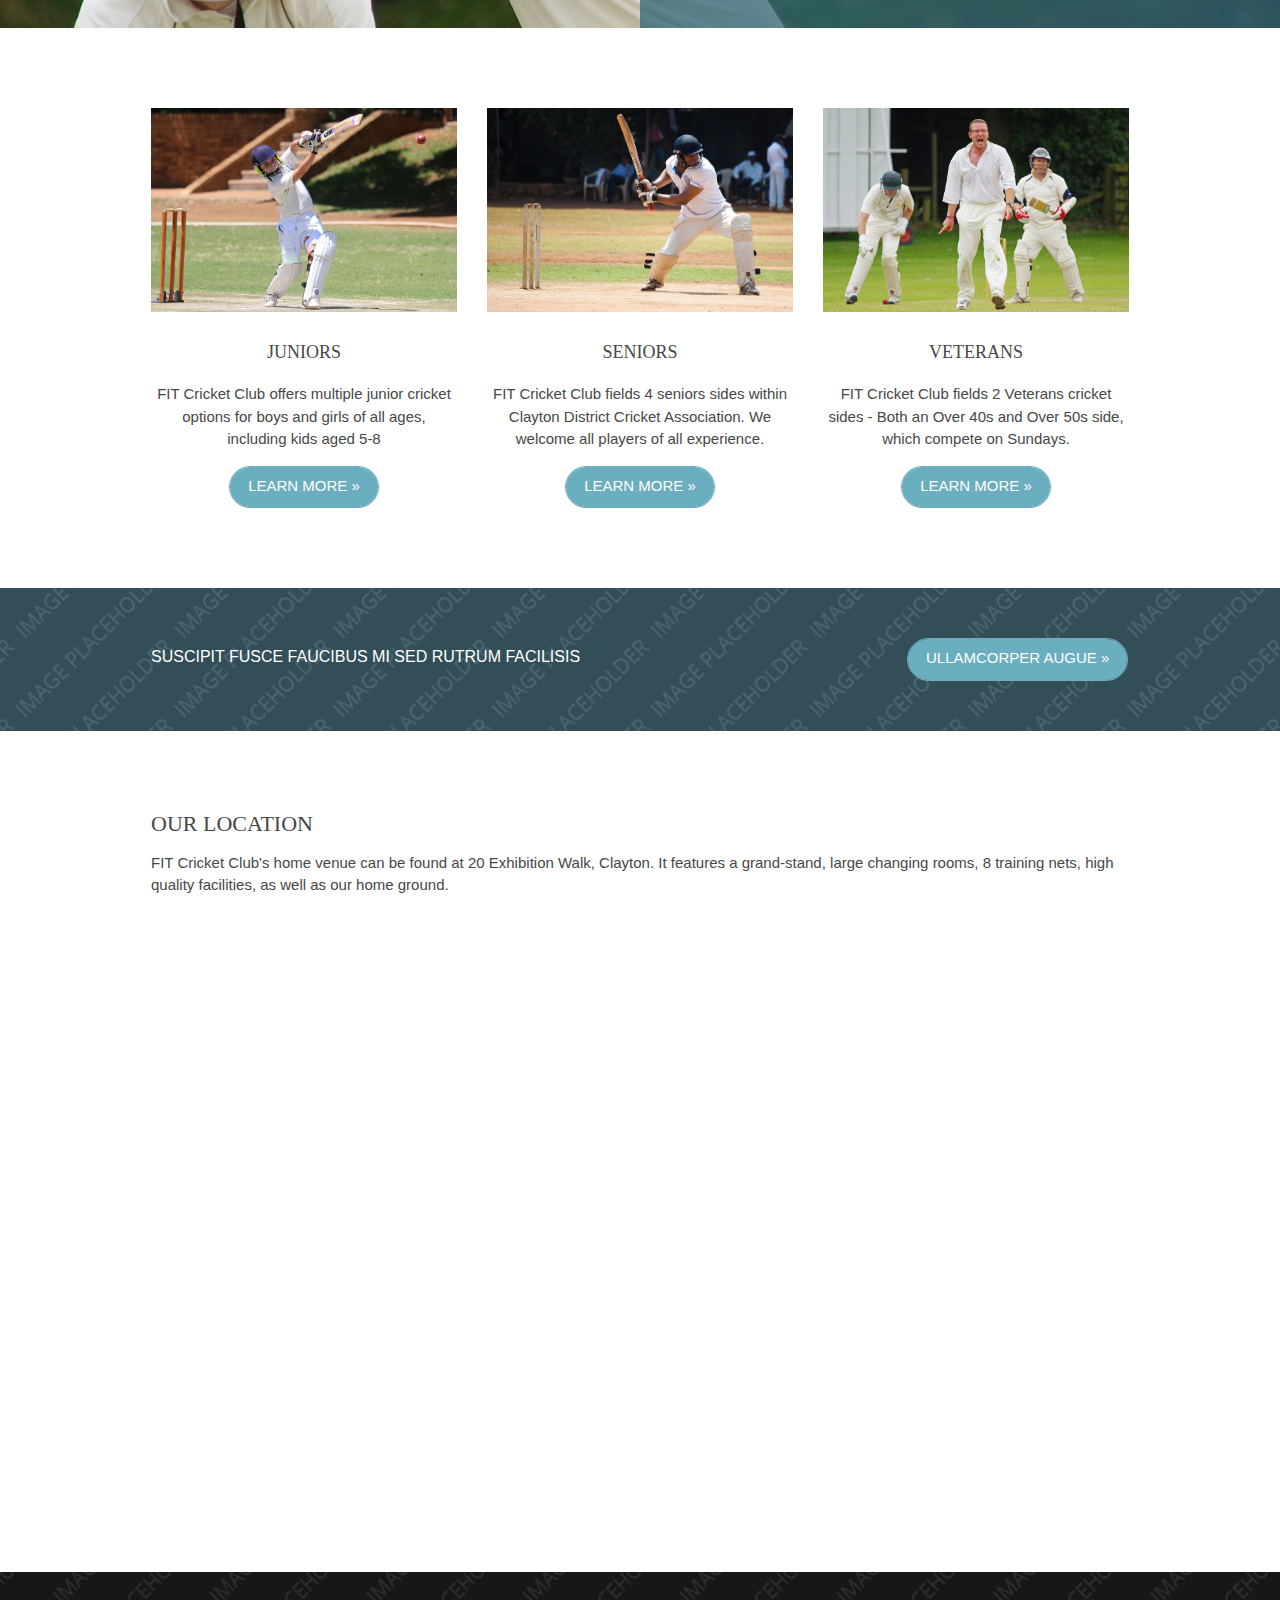
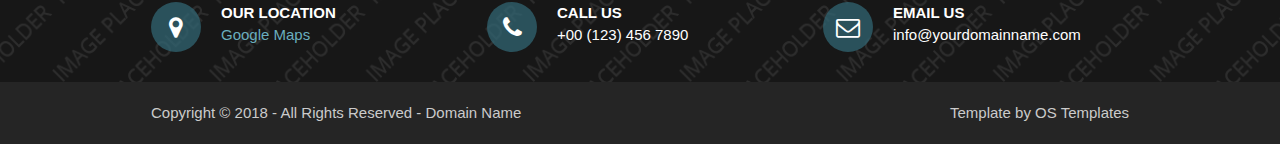
==== commit 47d44878: "UTD" ====
--- a/index.html
+++ b/index.html
@@ -75,7 +75,7 @@
       <!-- ################################################################################################ -->
       <img class="img" href = "index.html" src="images/demo/phoenix.png">
 
-      <h3 class="heading" style="margin-bottom: 0px;">FIT Cricket Club 2</h3>
+      <h3 class="heading" style="margin-bottom: 0px;">FIT Cricket Club</h3>
       <p>Est. 2022</p>
       <p class="font-x1 uppercase bold">Home of the Mighty phoenixes</p>
       <footer>
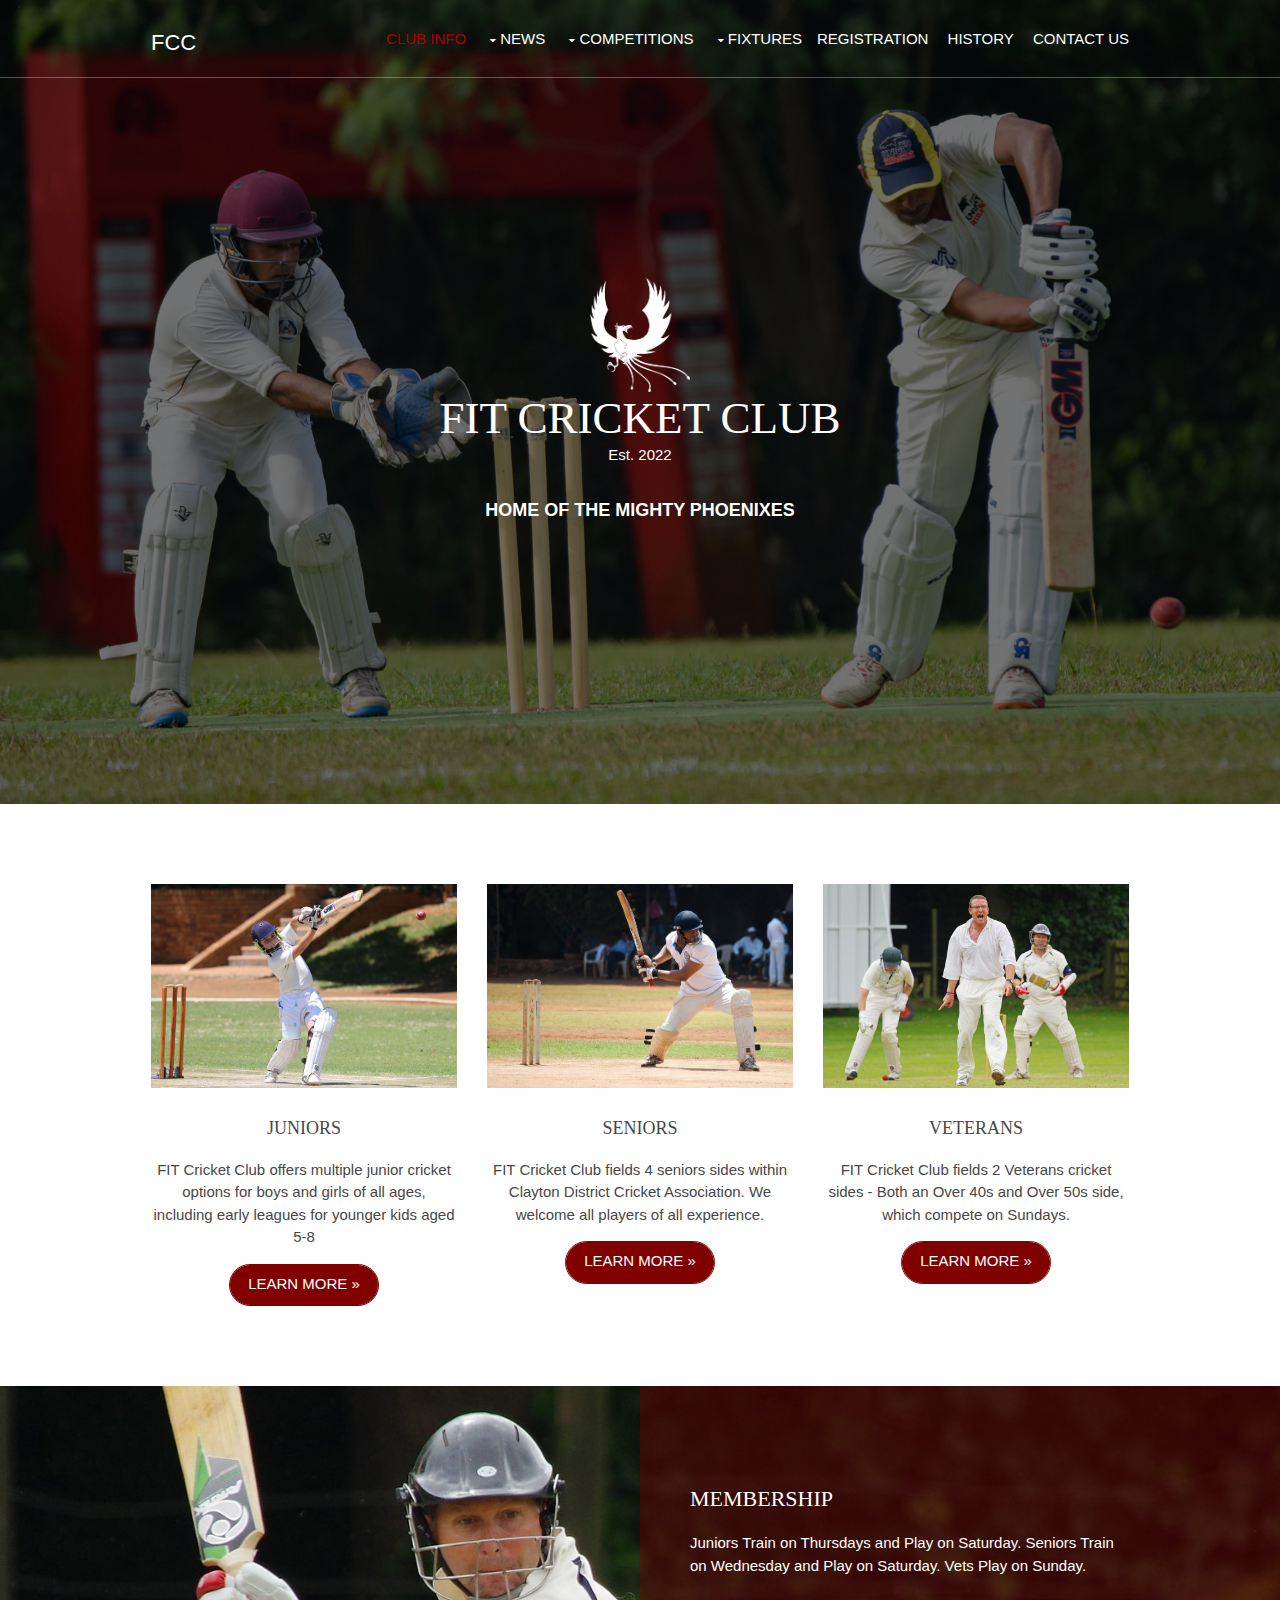
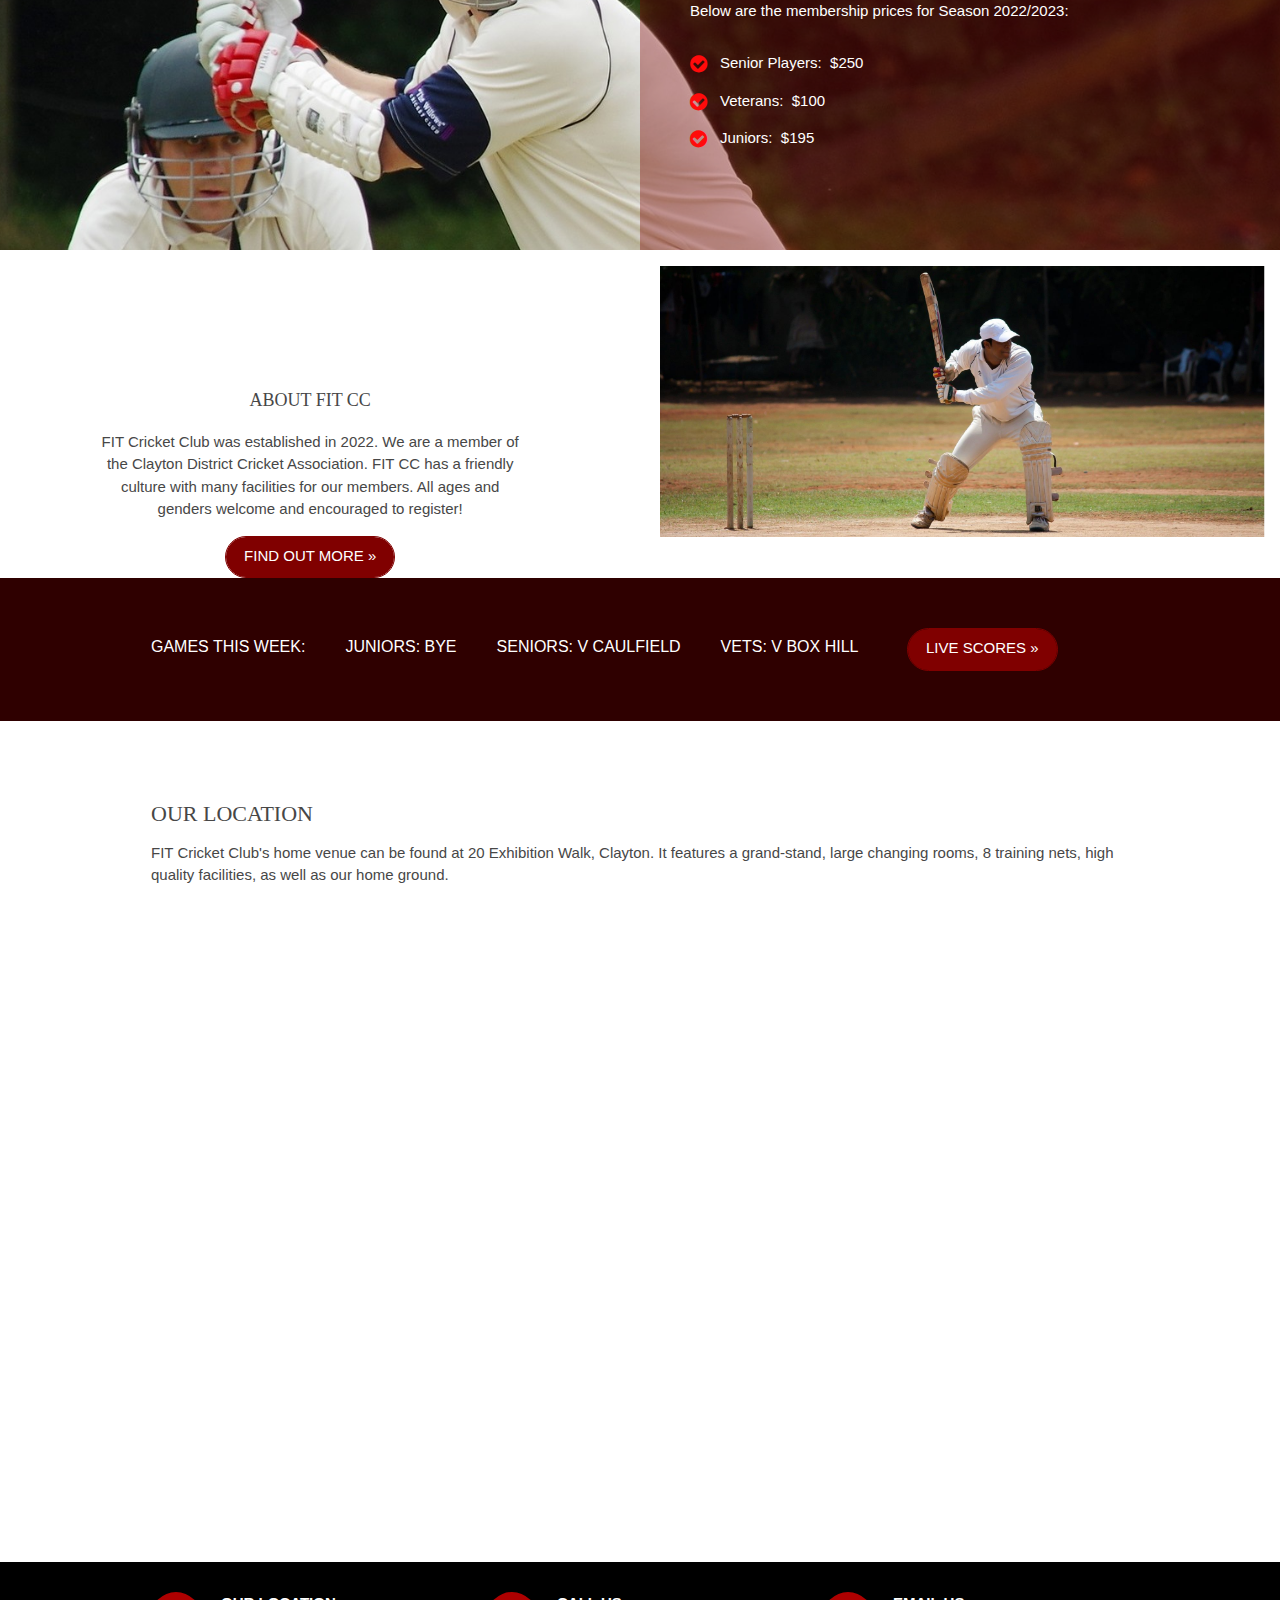
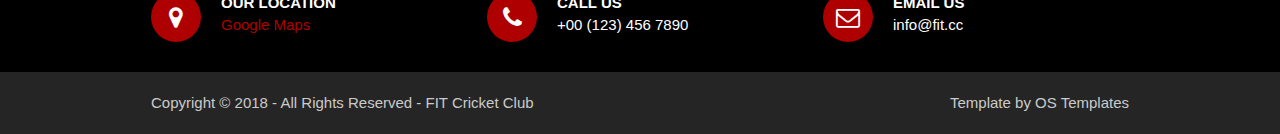
==== commit 54662149: "Finished" ====
--- a/index.html
+++ b/index.html
@@ -8,7 +8,7 @@
 -->
 <html>
 <head>
-<title>Pcomspace</title>
+<title>FIT Cricket Club</title>
 <meta charset="utf-8">
 <meta name="viewport" content="width=device-width, initial-scale=1.0, maximum-scale=1.0, user-scalable=no">
 <link href="layout/styles/layout.css" rel="stylesheet" type="text/css" media="all">
@@ -92,53 +92,7 @@
 <!-- ################################################################################################ --> 
 <!-- ################################################################################################ --> 
 <!-- ################################################################################################ -->
-<div class="wrapper row3">
-  <ul class="nospace group center">
-    <li class="one_half first">
-      <article><a href="#"></i></a>
-        <h6 class="heading font-x1">Our History</h6>
-        <p>       FIT Cricket Club offers multiple junior cricket options for boys and girls of all ages, including kids aged 5-8</p>
-      </article>
-    </li>
-    <li class="one_half">
-        <meta name="viewport" content="width=device-width, initial-scale=1">
-        <link rel="stylesheet" href="https://www.w3schools.com/w3css/4/w3.css">
-  
-        <div class="w3-content w3-section" style="max-width:500px">
-  
-          <img class="mySlides w3-animate-fading" src="images/demo/kid.jpg" style="width:100%" >
-          <img class="mySlides w3-animate-fading" src="images/demo/senior.jpg" style="width:100%">
-          <img class="mySlides w3-animate-fading" src="images/demo/vets.jpg" style="width:100%">
-        </div>
-    </li>
-  </ul>
-
-  
-  
-</div>
-<!-- ################################################################################################ --> 
-<!-- ################################################################################################ --> 
-<!-- ################################################################################################ -->
-<div class="wrapper bgded" style="background-image:url('images/demo/backgrounds/02.png');">
-
-  <div class="hoc split clear">
-    <section> 
-      <!-- ################################################################################################ -->
-      <p class="nospace font-xs">Etiam in sem facilisis aliquet</p>
-      <h6 class="heading">Interdum augue facilisis</h6>
-      <p class="btmspace-30">a semper vestibulum leo at dignissim felis aliquam porta diam magna in cursus diam accumsan eget nulla accumsan dui libero facilisis convallis.</p>
-      <ul class="fa-ul">
-        <li><i class="fa-li fa fa-check-circle"></i> Velit tempor vitae ut ante quis magna porta</li>
-        <li><i class="fa-li fa fa-check-circle"></i> Placerat nulla at mi maximus lobortis nunc sagittis</li>
-        <li><i class="fa-li fa fa-check-circle"></i> Maximus eget at turpis sed nisl a dui ornare viverra</li>
-      </ul>
-      <!-- ################################################################################################ --> 
-    </section>
-  </div>
-</div>
-<!-- ################################################################################################ --> 
-<!-- ################################################################################################ --> 
-<!-- ################################################################################################ -->
+
 <div class="wrapper row3">
   <main class="hoc container clear">
     <!-- main body -->
@@ -149,7 +103,7 @@
         <article><a href="#"></i></a>
           <img class="rectangle" src="images/demo/kid.jpg" alt=""style="width:1250px;height:auto;margin-bottom:30px"/>
           <h6 class="heading font-x1">Juniors</h6>
-          <p>FIT Cricket Club offers multiple junior cricket options for boys and girls of all ages, including kids aged 5-8</p>
+          <p>FIT Cricket Club offers multiple junior cricket options for boys and girls of all ages, including early leagues for younger kids aged 5-8</p>
           <a class="btn" href="#">Learn More &raquo;</a>
         </article>
       </li>
@@ -174,15 +128,62 @@
     <div class="clear"></div>
   </main>
  </div>
- 
+
+
+<!-- ################################################################################################ --> 
+<!-- ################################################################################################ --> 
+<!-- ################################################################################################ -->
+<div class="wrapper bgded" style="background-image:url('images/demo/backgrounds/02.png');">
+
+  <div class="hoc split clear">
+    <section> 
+      <!-- ################################################################################################ -->
+      <p class="nospace font-xs"></p>
+      <h6 class="heading">Membership</h6>
+      <p class="btmspace-30">Juniors Train on Thursdays and Play on Saturday. Seniors Train on Wednesday and Play on Saturday. Vets Play on Sunday. <br> <br>Below are the membership prices for Season 2022/2023: </p>
+      <ul class="fa-ul">
+        <li><i class="fa-li fa fa-check-circle"></i>Senior Players:&nbsp;&nbsp;$250 </li>
+        <li><i class="fa-li fa fa-check-circle"></i>Veterans:&nbsp;&nbsp;$100 </li>
+        <li><i class="fa-li fa fa-check-circle"></i>Juniors:&nbsp;&nbsp;$195 </li>
+      </ul>
+      <!-- ################################################################################################ --> 
+    </section>
+  </div>
+</div>
+<!-- ################################################################################################ --> 
+<!-- ################################################################################################ --> 
+<!-- ################################################################################################ -->
+
+<div class="wrapper row3">
+  <ul class="nospace group center">
+    <li class="one_half first">
+      <article><a href="#"></i></a>
+        <h6 class="heading font-x1" style="margin-top:140px">About FIT CC</h6>
+        <p style="margin-left:100px; margin-right:100px">FIT Cricket Club was established in 2022. We are a member of the Clayton District Cricket Association. FIT CC has a friendly culture with many facilities for our members. All ages and genders welcome and encouraged to register!</p>
+        <a class="btn" href="#">Find Out More &raquo;</a>
+      </article>
+    </li>
+    <li class="one_half">
+        <meta name="viewport" content="width=device-width, initial-scale=1">
+        <link rel="stylesheet" href="https://www.w3schools.com/w3css/4/w3.css">
+  
+        <div class="w3-content w3-section" style="max-width:1000px" >
+  
+          <img class="mySlides w3-animate-fading" src="images/demo/slideshow1.jpg" style="width:100%" >
+          <img class="mySlides w3-animate-fading" src="images/demo/slideshow2.jpg" style="width:100%">
+          <img class="mySlides w3-animate-fading" src="images/demo/slideshow3.jpg" style="width:100%">
+        </div>
+    </li>
+  </ul>
+</div> 
  <!-- ################################################################################################ --> 
 <!-- ################################################################################################ --> 
 <!-- ################################################################################################ -->
 <div class="wrapper coloured overlay bgded" style="background-image:url('images/demo/backgrounds/03.png');">
   <article class="hoc cta clear"> 
     <!-- ################################################################################################ -->
-    <h6 class="three_quarter first">Suscipit fusce faucibus mi sed rutrum facilisis</h6>
-    <footer class="one_quarter"><a class="btn" href="#">Ullamcorper augue &raquo;</a></footer>
+    <h6 class="three_quarter first">Games this week: &nbsp; &nbsp;  &nbsp; &nbsp; Juniors: Bye  &nbsp; &nbsp;  &nbsp; &nbsp; Seniors: V Caulfield   &nbsp; &nbsp;  &nbsp; &nbsp; Vets: V Box Hill</h6>
+    <footer class="one_quarter"><a class="btn" href="#">Live scores &raquo;</a></footer>
     <!-- ################################################################################################ --> 
   </article>
 </div>
@@ -219,7 +220,7 @@
       </li>
       <li class="one_third"><i class="fa fa-envelope-o"></i>
         <p>Email us</p>
-        <p>info@yourdomainname.com</p>
+        <p>info@fit.cc</p>
       </li>
     </ul>
     <!-- ################################################################################################ --> 
@@ -235,7 +236,7 @@
 <div class="wrapper row4">
   <div id="copyright" class="hoc clear"> 
     <!-- ################################################################################################ -->
-    <p class="fl_left">Copyright &copy; 2018 - All Rights Reserved - <a href="#">Domain Name</a></p>
+    <p class="fl_left">Copyright &copy; 2018 - All Rights Reserved - <a href="#">FIT Cricket Club</a></p>
     <p class="fl_right">Template by <a target="_blank" href="https://www.os-templates.com/" title="Free Website Templates">OS Templates</a></p>
     <!-- ################################################################################################ --> 
   </div>
--- a/layout/styles/layout.css
+++ b/layout/styles/layout.css
@@ -277,16 +277,16 @@
 /* Colours
 --------------------------------------------------------------------------------------------------------------- */
 body{color:#7F7F7F; background-color:#141414;}
-a{color:#6AAEBF;}
+a{color:#800000;}
 a:active, a:focus{background:transparent;}/* IE10 + 11 Bugfix - prevents grey background */
 hr, .borderedbox{border-color:#D7D7D7;}
 label span{color:#FF0000; background-color:inherit;}
-input:focus, textarea:focus, *:required:focus{border-color:#6AAEBF;}
+input:focus, textarea:focus, *:required:focus{border-color:#800000;}
 .overlay{color:#FFFFFF; background-color:inherit;}
 .overlay::after{color:inherit; background-color:rgba(0,0,0,.55);}
-.coloured.overlay::after{background-color:rgba(49,101,115,.55);/* #316573 */}
-
-.btn, .btn.inverse:hover, a .icon.fa, a.inverse:hover .icon.fa{color:#FFFFFF; background-color:#6AAEBF; border-color:#6AAEBF;}
+.coloured.overlay::after{background-color:rgba(128,0,0,.37);/* #316573 */}
+
+.btn, .btn.inverse:hover, a .icon.fa, a.inverse:hover .icon.fa{color:#FFFFFF; background-color:#800000; border-color:#800000;}
 .btn:hover, .btn.inverse, a:hover .icon.fa, a.inverse .icon.fa{color:inherit; background-color:transparent; border-color:inherit;}
 
 
@@ -304,8 +304,8 @@
 
 
 /* Split Box */
-.split section, .split section::after{color:#FFFFFF; background-color:rgba(49,101,115,.75);/* #316573 */}
-.split section .fa-ul .fa-li{color:#6AAEBF;}
+.split section, .split section::after{color:#FFFFFF; background-color:rgba(128,0,0,.37);/* #316573 */}
+.split section .fa-ul .fa-li{color:#FF0B0B;}
 
 
 /* Content Area */
@@ -320,22 +320,22 @@
 
 
 /* Contact Details */
-#ctdetails i{color:inherit; background-color:rgba(49,101,115,.75);/* #316573 */}
-#ctdetails a{color:#6AAEBF;}
+#ctdetails i{color:inherit; background-color:#AE0000;/* #316573 */}
+#ctdetails a{color:#AE0000;}
 
 
 /* Footer */
 #footer .heading{color:#FFFFFF;}
 
 #footer nav a{color:inherit;}
-#footer nav li:first-child a, #footer nav a:hover{color:#6AAEBF;}
+#footer nav li:first-child a, #footer nav a:hover{color:#AE0000;}
 
 #footer .linklist li{border-color:rgba(255,255,255,.2);}
 
 
 /* Navigation */
 #mainav li a{color:inherit;}
-#mainav .active a, #mainav a:hover, #mainav li:hover > a{color:#6AAEBF; background-color:inherit;}
+#mainav .active a, #mainav a:hover, #mainav li:hover > a{color:#AE0000; background-color:inherit;}
 #mainav li li a, #mainav .active li a{color:#FFFFFF; background-color:rgba(0,0,0,.6); border-color:rgba(0,0,0,.6);}
 #mainav li li:hover > a, #mainav .active .active > a{color:#FFFFFF; background-color:#6AAEBF;}
 #mainav form select{color:#FFFFFF; background-color:#000000; border-color:rgba(255,255,255,.3);}
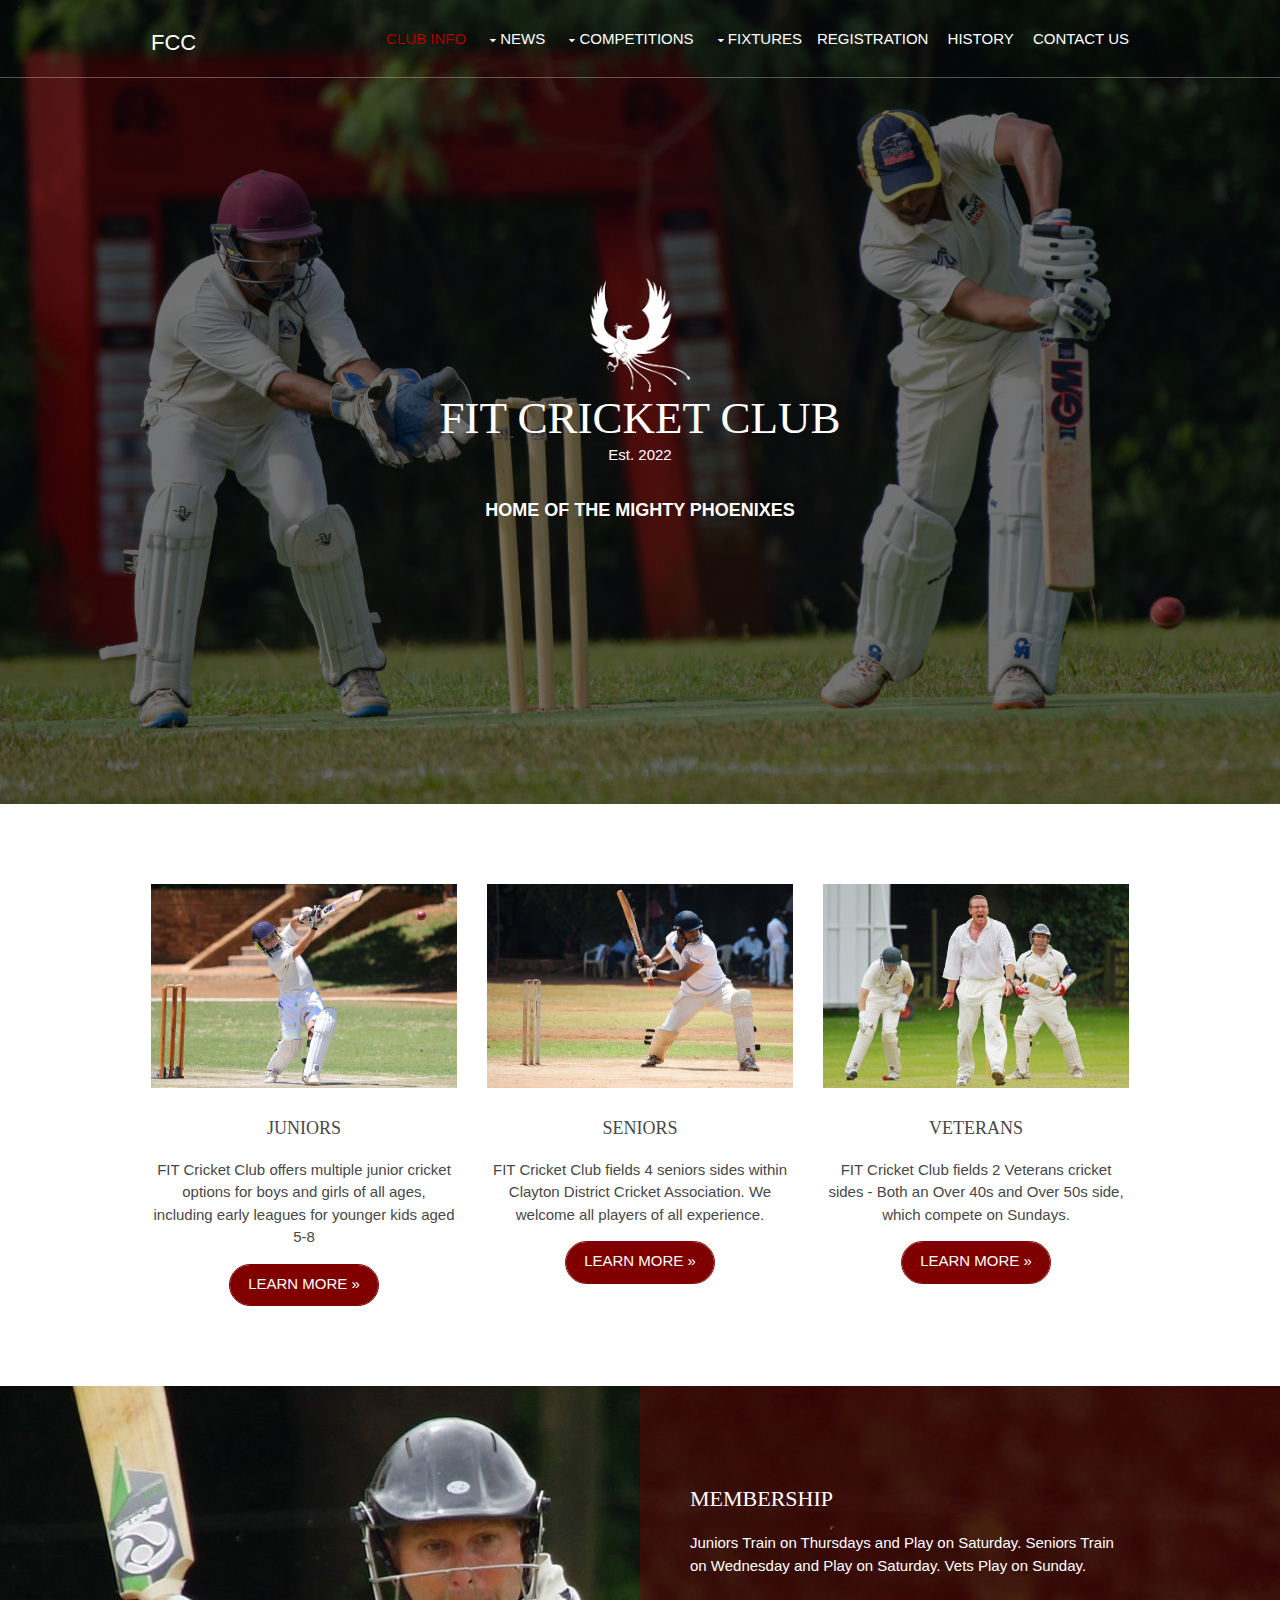
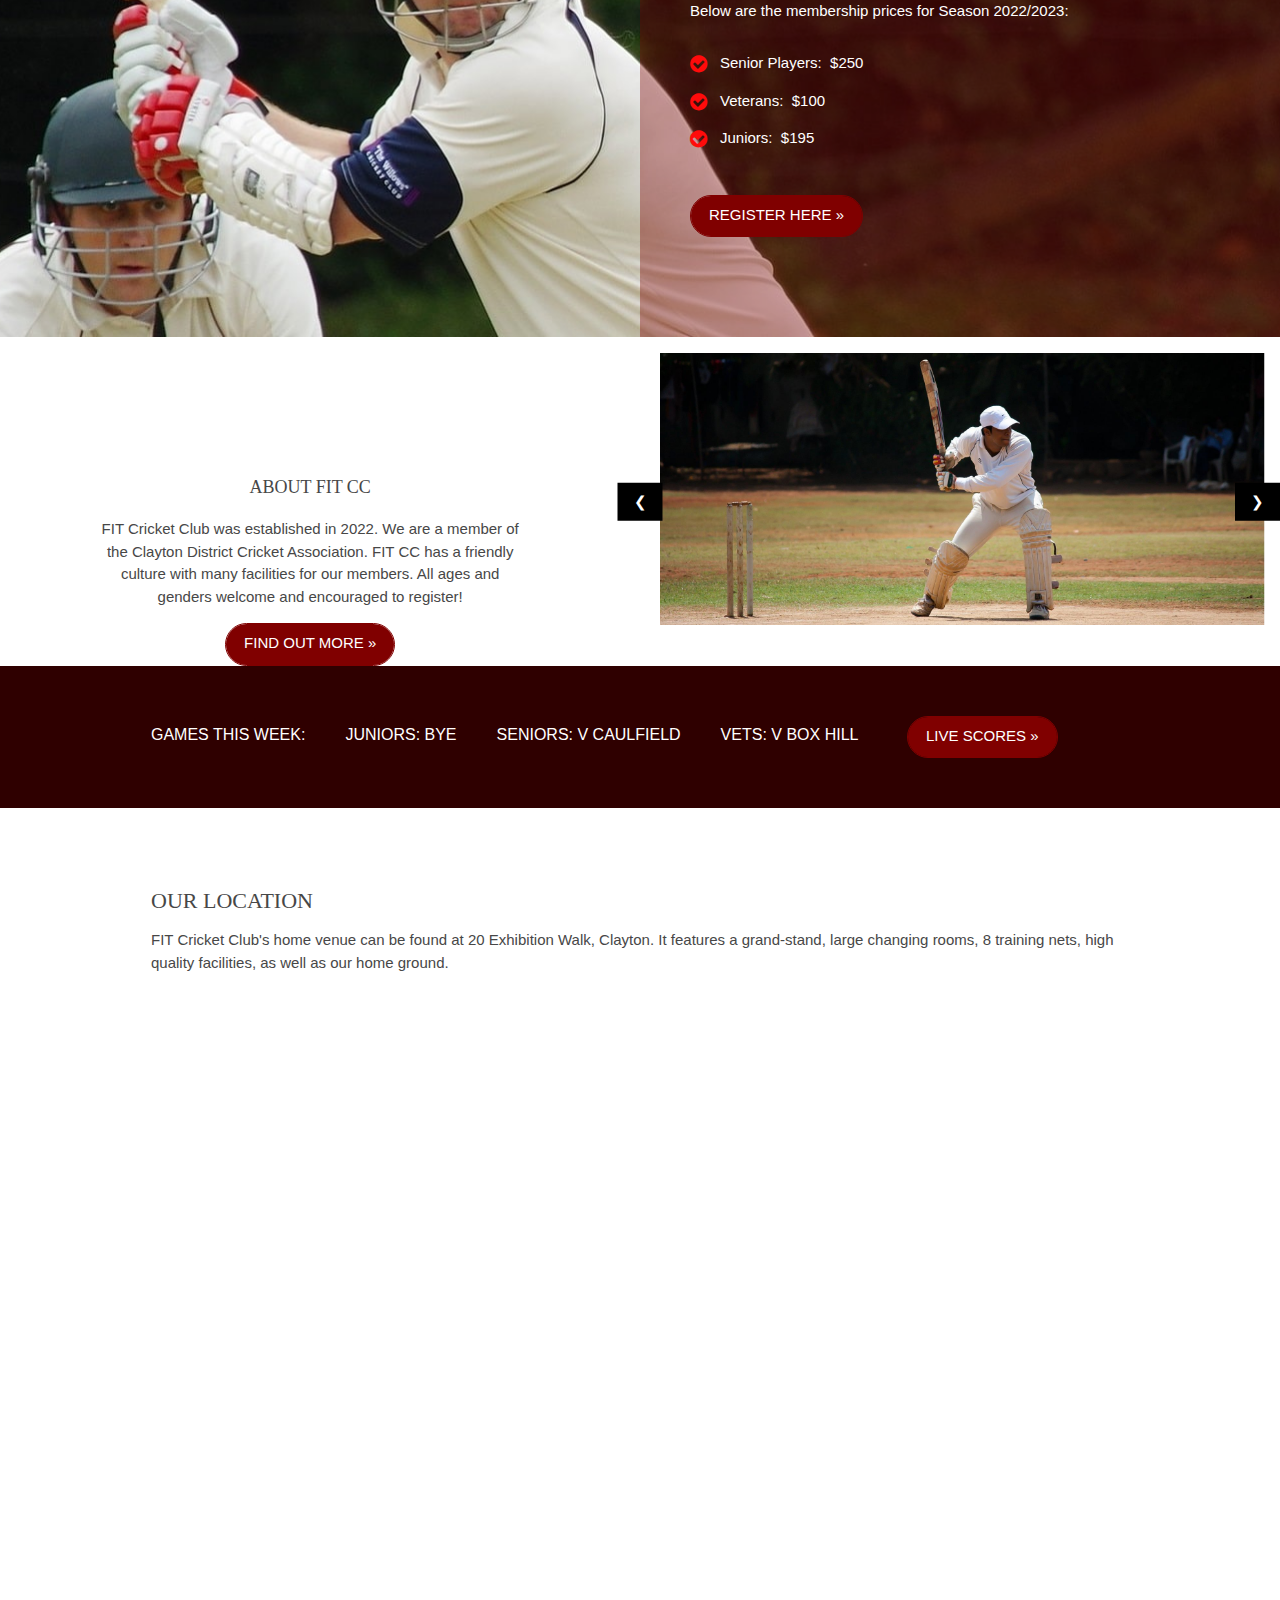
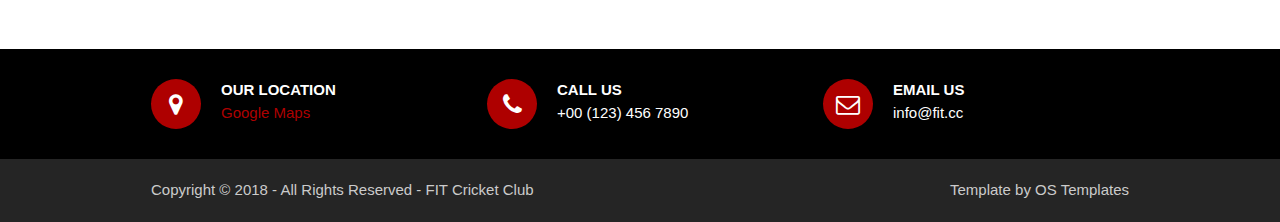
==== commit b76aff9f: "Finished Website" ====
--- a/index.html
+++ b/index.html
@@ -18,7 +18,7 @@
 <!-- ################################################################################################ --> 
 <!-- ################################################################################################ --> 
 <!-- Top Background Image Wrapper -->
-<div class="bgded overlay" style="background-image:url('images/demo/backgrounds/01.png');"> 
+<div class="bgded overlay" style="background-image:url('images/demo/backgrounds/01.jpg');"> 
   <!-- ################################################################################################ -->
   <div class="wrapper row1">
     <header id="header" class="hoc clear"> 
@@ -133,7 +133,7 @@
 <!-- ################################################################################################ --> 
 <!-- ################################################################################################ --> 
 <!-- ################################################################################################ -->
-<div class="wrapper bgded" style="background-image:url('images/demo/backgrounds/02.png');">
+<div class="wrapper bgded" style="background-image:url('images/demo/backgrounds/02.jpg');">
 
   <div class="hoc split clear">
     <section> 
@@ -146,6 +146,9 @@
         <li><i class="fa-li fa fa-check-circle"></i>Veterans:&nbsp;&nbsp;$100 </li>
         <li><i class="fa-li fa fa-check-circle"></i>Juniors:&nbsp;&nbsp;$195 </li>
       </ul>
+      <br> <br>
+      <a class="btn" href="#">Register Here &raquo;</a>
+
       <!-- ################################################################################################ --> 
     </section>
   </div>
@@ -166,12 +169,22 @@
     <li class="one_half">
         <meta name="viewport" content="width=device-width, initial-scale=1">
         <link rel="stylesheet" href="https://www.w3schools.com/w3css/4/w3.css">
+
+        <style>
+          .mySlides {display:none;}
+          </style>
   
         <div class="w3-content w3-section" style="max-width:1000px" >
   
-          <img class="mySlides w3-animate-fading" src="images/demo/slideshow1.jpg" style="width:100%" >
-          <img class="mySlides w3-animate-fading" src="images/demo/slideshow2.jpg" style="width:100%">
-          <img class="mySlides w3-animate-fading" src="images/demo/slideshow3.jpg" style="width:100%">
+          <img class="mySlides" src="images/demo/slideshow1.jpg" style="width:100%">
+          <img class="mySlides" src="images/demo/slideshow2.jpg" style="width:100%">
+          <img class="mySlides" src="images/demo/slideshow3.jpg" style="width:100%">
+
+          <button class="w3-button w3-black w3-display-middle" onclick="plusDivs(-1)">&#10094;</button>
+          <button class="w3-button w3-black w3-display-right"  onclick="plusDivs(1)">&#10095;</button>
+          
+
+          
         </div>
     </li>
   </ul>
@@ -250,19 +263,22 @@
 <script src="layout/scripts/jquery.backtotop.js"></script> 
 <script src="layout/scripts/jquery.mobilemenu.js"></script>
 <script>
-  var myIndex = 0;
-  carousel();
-  
-  function carousel() {
-    var i;
-    var x = document.getElementsByClassName("mySlides");
-    for (i = 0; i < x.length; i++) {
-      x[i].style.display = "none";  
-    }
-    myIndex++;
-    if (myIndex > x.length) {myIndex = 1}    
-    x[myIndex-1].style.display = "block";  
-    setTimeout(carousel, 9000);    
+var slideIndex = 1;
+showDivs(slideIndex);
+
+function plusDivs(n) {
+  showDivs(slideIndex += n);
+}
+
+function showDivs(n) {
+  var i;
+  var x = document.getElementsByClassName("mySlides");
+  if (n > x.length) {slideIndex = 1}
+  if (n < 1) {slideIndex = x.length}
+  for (i = 0; i < x.length; i++) {
+    x[i].style.display = "none";  
   }
+  x[slideIndex-1].style.display = "block";  
+}
   </script></body>
 </html>